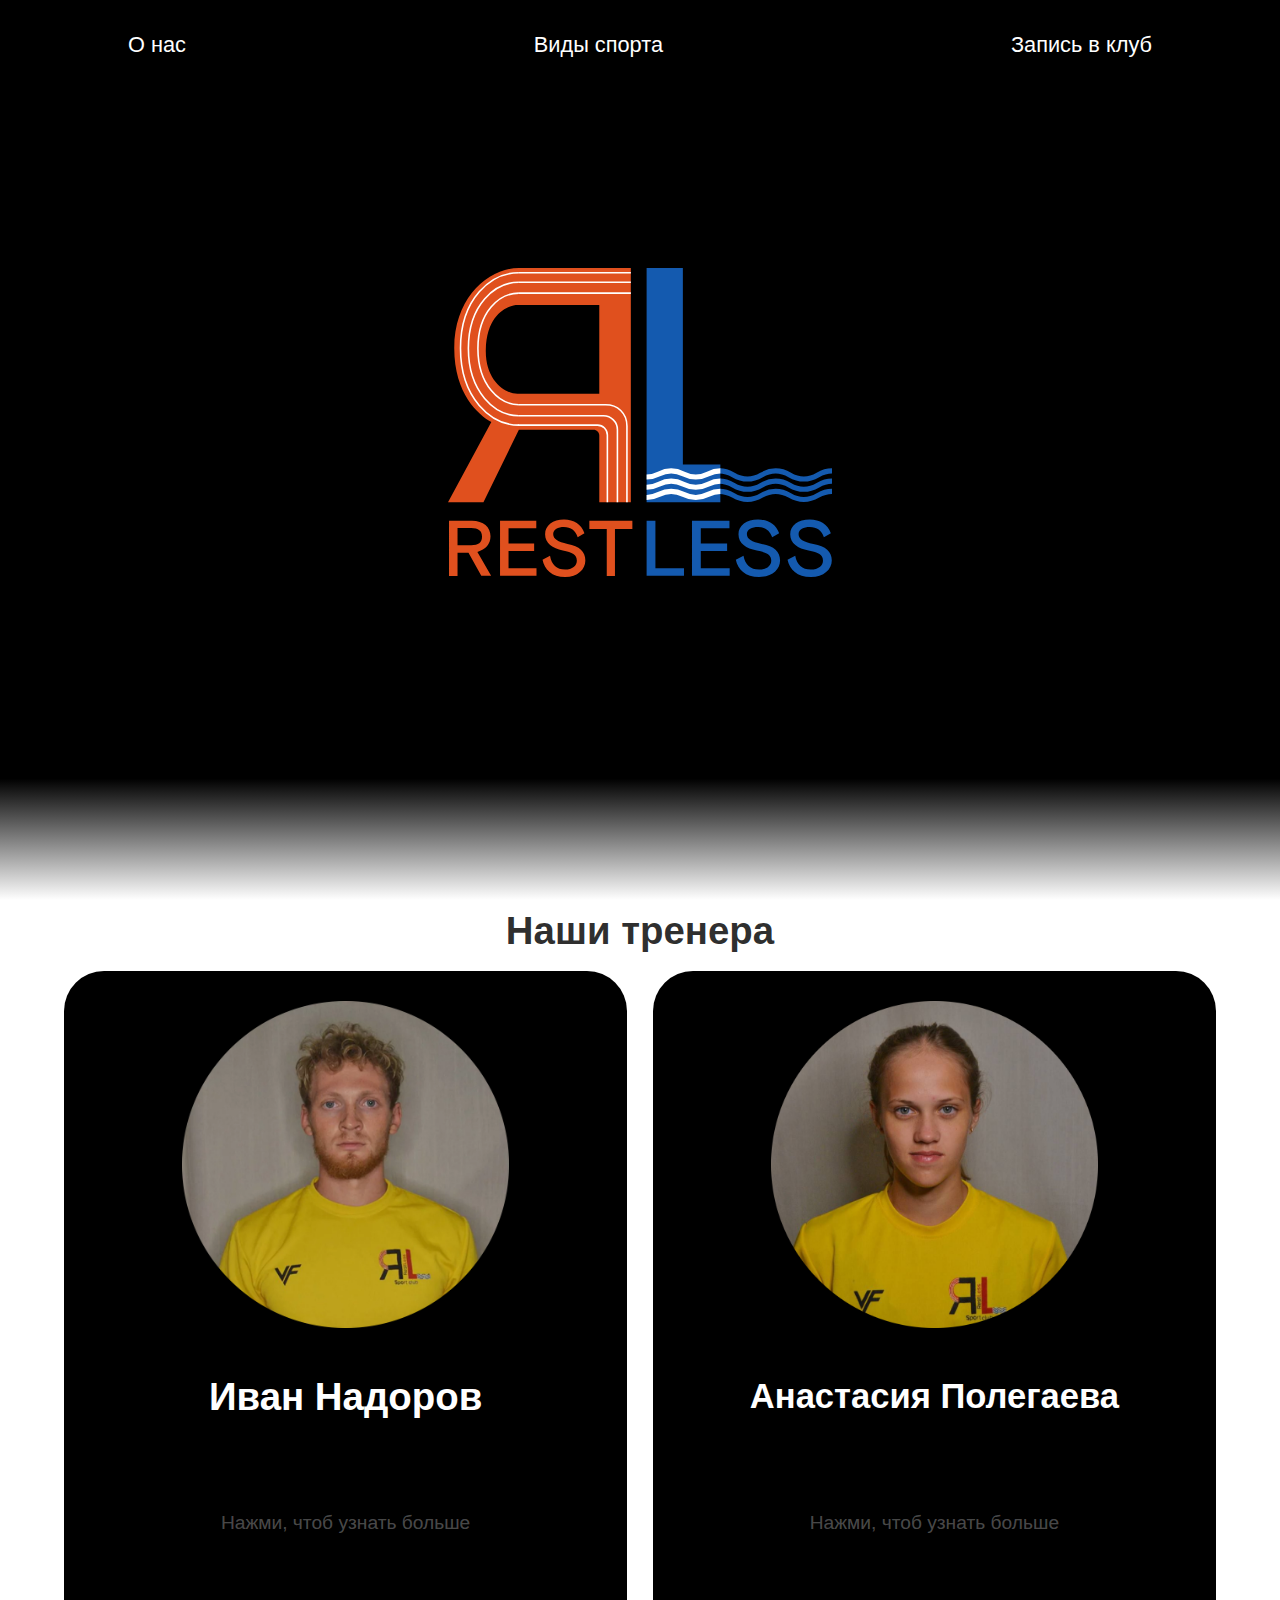
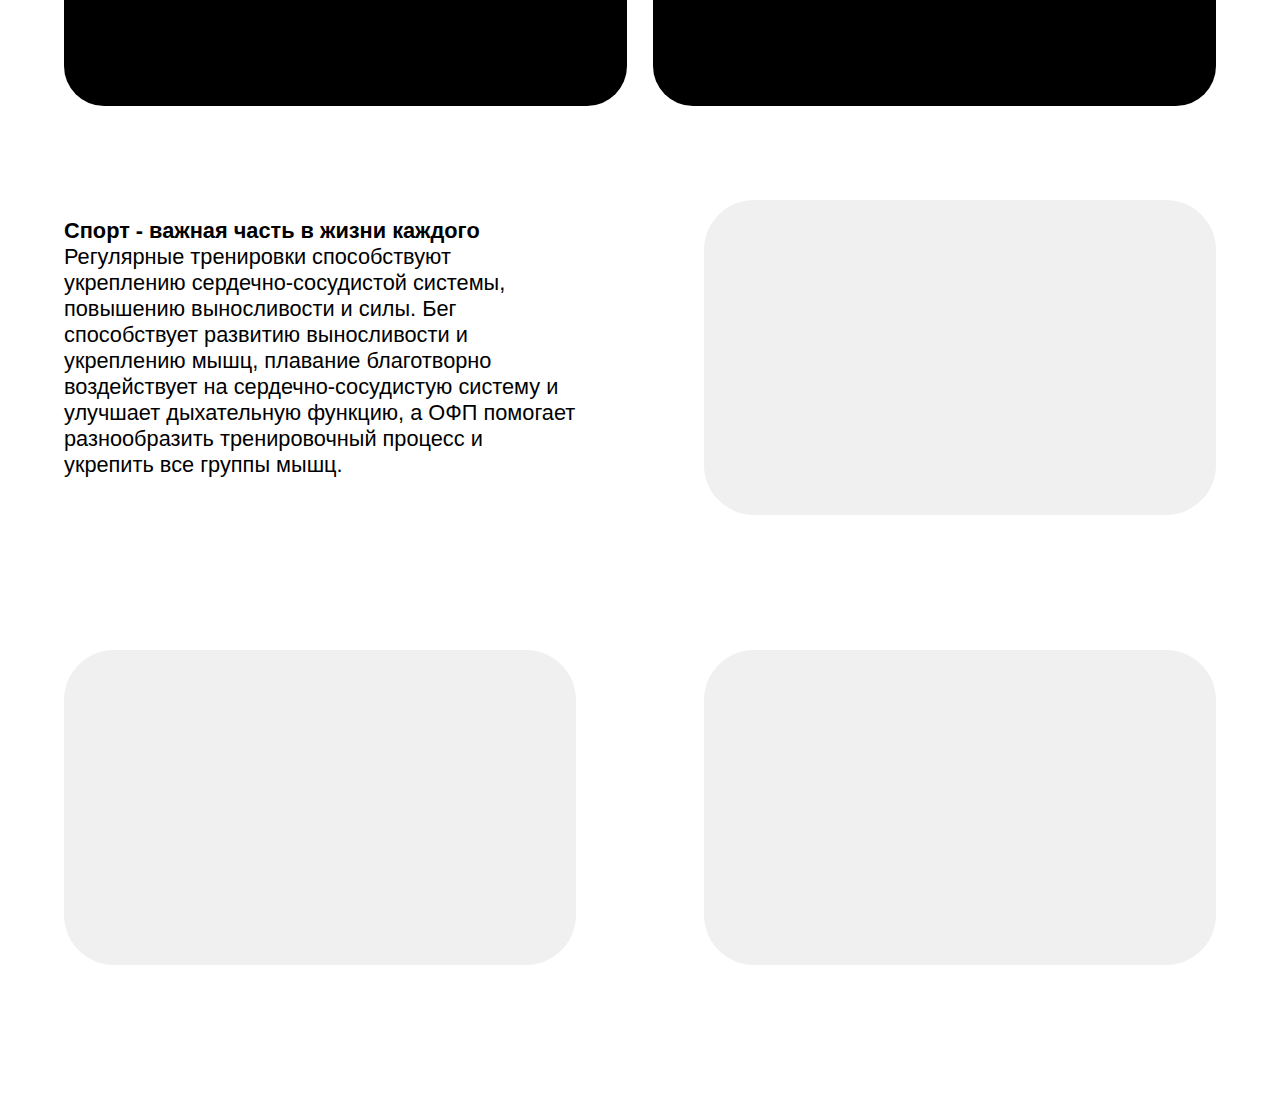
==== index.html @ 88ad6d3a "first commit" ====
<!DOCTYPE html>
<html lang="en">
<head>
    <meta charset="UTF-8">
    <meta name="viewport" content="width=device-width, initial-scale=1.0">
    <title>Больше, чем клуб</title>
    <link rel="stylesheet" href="Styles\style_Desktop.css">
</head>
<body>
    <header>
        <div class="container">
            <div class="header__position">
                <ul>
                    <li><a href="#home">О нас</a></li>
                    <li><a href="#sports">Виды спорта</a></li>
                    <li><a href="#footer">Запись в клуб</a></li>
                </ul>
            </div>
        </div>
    </header>
    <main>
        <div class="start__color">
            <div class="container">
                <div class="start">
                    <div class="logo">
                        <img src="image\RL_logo_inblack_v2.svg" alt="logo">
                    </div>
                </div>
            </div>
        </div>
            <div id="home" class="home">
                <div class="container">
                    <h2>Наши тренера</h2>
                    <div class="treners">
                        <div class="treners__card l">
                            <img src="image\vanya.png" alt="Ваня Надоров">
                            <h3>Иван Надоров</h3>
                            <!-- <div class="treners__achievements">
                                <ul>
                                    <li>МС по триатлону</li>
                                    <li>Член сборной России 2018-2021</li>
                                    <li>Победитель Чемпионатов, Первенств Москвы по триатлону</li>
                                    <li>Призёр первенства России по дуатлону</li>
                                    <li>Многократный призёр кубков ФТР</li>
                                    <li>Призёр Iron Star 2021</li>
                                </ul>
                            </div> -->
                            <p class="treners__card_tap4more">Нажми, чтоб узнать больше</p> 
                            
                        </div>
                        <div class="treners__card r">
                            <img src="image\nastya.png" alt="">
                            <h3>Анастасия Полегаева</h3>
                            <!-- <div class="treners__achievements">
                                <ul>
                                    <li>2 место SwimRun Ruza Legend 2023</li>
                                    <li>Многократный победитель и призёр первенств России и Москвы по спортивной радиопеленгации</li>
                                    <li>Многократный победитель и призёр первенств России и Москвы по спортивному туризму</li>
                                    <li>Многократный победитель и призёр первенств России и Москвы по лыжному туризму</li>
                                </ul>
                            </div> -->
                            <p class="treners__card_tap4more">Нажми, чтоб узнать больше</p> 
                        </div>
                    </div>
                </div>    
            </div>
            <div id="sports" class="sports_color">
                <div class="container">
                    <div class="sports">

                        <p class="sports__info">
                            <strong>Спорт - важная часть в жизни каждого</strong><br>
                            Регулярные тренировки способствуют укреплению сердечно-сосудистой системы, повышению выносливости и силы. Бег способствует развитию выносливости и укреплению мышц, плавание благотворно воздействует на сердечно-сосудистую систему и улучшает дыхательную функцию, а ОФП помогает разнообразить тренировочный процесс и укрепить все группы мышц.
                        </p>
                        <div class="sports_card"></div>
                        <div class="sports_card"></div>
                        <div class="sports_card"></div>
                    </div>
                </div>
            </div>
    </main>
    <footer id="footer">

    </footer>
</body>
</html>
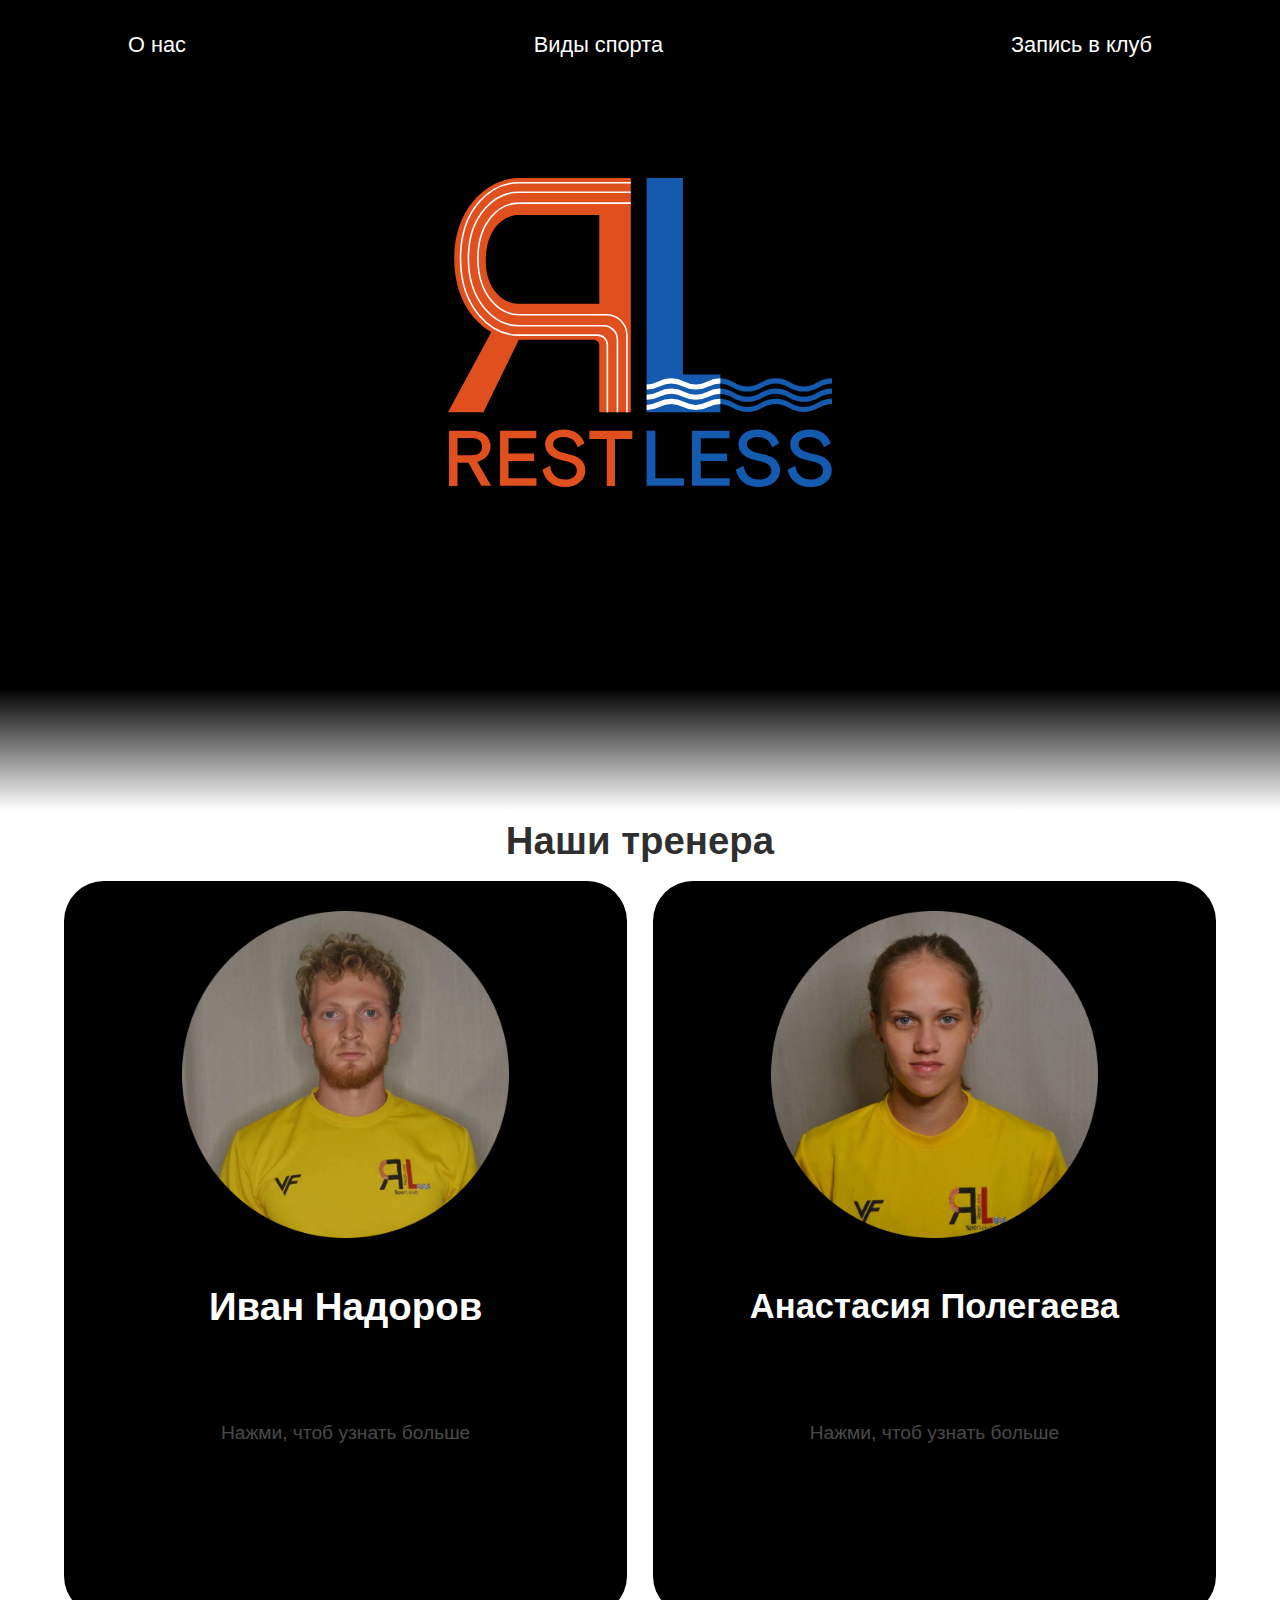
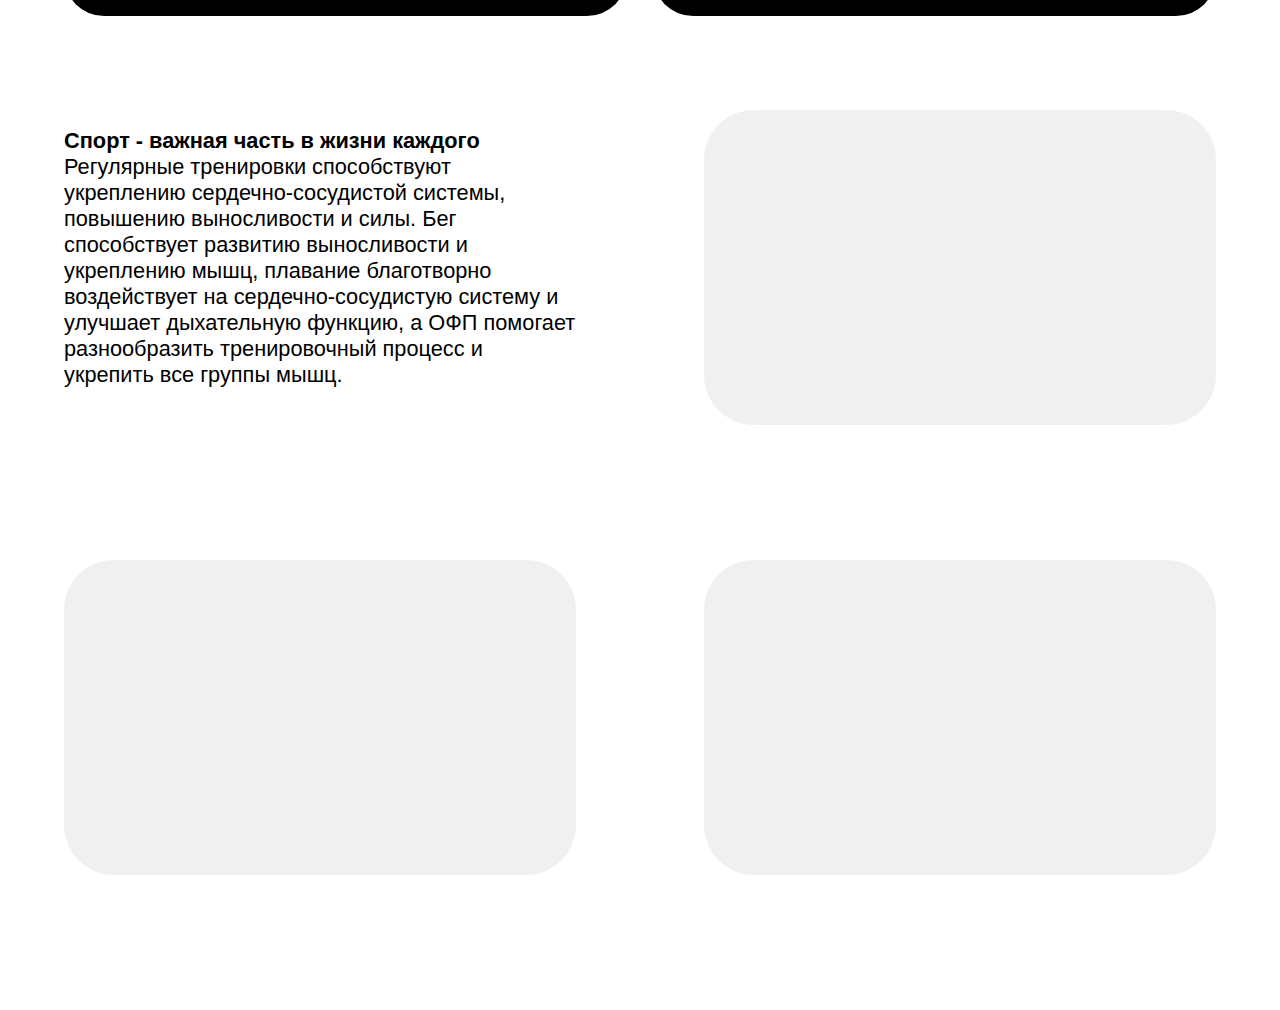
==== commit 9ea3f1f3: "Start" ====
--- a/index.html
+++ b/index.html
@@ -4,7 +4,7 @@
     <meta charset="UTF-8">
     <meta name="viewport" content="width=device-width, initial-scale=1.0">
     <title>Больше, чем клуб</title>
-    <link rel="stylesheet" href="Styles\style_Desktop.css">
+    <link rel="stylesheet" href="css/style_Desktop.css">
 </head>
 <body>
     <header>
--- a/css/style_Desktop.css
+++ b/css/style_Desktop.css
@@ -0,0 +1,179 @@
+* {
+  padding: 0;
+  margin: 0;
+}
+
+html {
+  scroll-behavior: smooth;
+}
+
+.container {
+  width: 90dvw;
+  max-width: 100%;
+  margin: 0 auto;
+}
+
+header {
+  height: 10dvh;
+  width: 100%;
+  background-color: black;
+  position: fixed;
+  /* position: fixed; */
+}
+header ul {
+  width: 80dvw;
+  display: flex;
+  flex-wrap: nowrap;
+  justify-content: space-between;
+  list-style-type: none;
+  font-family: Verdana, Geneva, Tahoma, sans-serif;
+  font-size: 1.7dvw;
+  cursor: pointer;
+}
+header a {
+  text-decoration: none;
+  color: white;
+  transition: 0.5s;
+}
+header a:hover {
+  color: gray;
+  transition: 0.5s;
+}
+header li {
+  transition: 0.5s;
+}
+header li:hover {
+  transform: scale(1.1);
+  transition: 0.5s;
+}
+
+.header__position {
+  width: 100%;
+  height: 10dvh;
+  display: flex;
+  justify-content: center;
+  align-items: center;
+}
+
+.start__color {
+  background: linear-gradient(to bottom, black 85%, white);
+}
+
+.start {
+  width: 100%;
+  height: 90dvh;
+  display: flex;
+  justify-content: center;
+  align-items: center;
+}
+.start img {
+  width: 30dvw;
+}
+
+.logo {
+  height: 25dvw;
+  transition: 1s;
+  margin-bottom: 15dvh;
+}
+.logo:hover {
+  transform: scale(1.1);
+  transition: 1s;
+}
+
+.home {
+  width: 100%;
+  height: 100dvh;
+  background-color: white;
+  display: flex;
+  align-items: center;
+  flex-direction: column;
+}
+.home h2 {
+  font-family: Verdana, Geneva, Tahoma, sans-serif;
+  width: 100%;
+  display: flex;
+  justify-content: center;
+  font-size: 3dvw;
+  margin-top: 1dvh;
+  margin-bottom: 2dvh;
+  color: rgba(0, 0, 0, 0.829);
+}
+
+.treners {
+  display: flex;
+  justify-content: space-between;
+  flex-wrap: nowrap;
+}
+.treners__card {
+  width: 100%;
+  height: 75dvh;
+  background-color: black;
+  border-radius: 40px;
+  display: flex;
+  align-items: center;
+  flex-direction: column;
+  padding: 30px;
+}
+.treners__card img {
+  width: 65%;
+}
+.treners__card h3 {
+  width: 100%;
+  height: 13dvh;
+  display: flex;
+  justify-content: center;
+  align-items: center;
+  text-align: center;
+  margin-top: 2%;
+  font-size: 3dvw;
+  color: white;
+  font-family: Verdana, Geneva, Tahoma, sans-serif;
+}
+.treners__card_tap4more {
+  display: flex;
+  align-items: center;
+  height: 20%;
+  color: rgba(255, 255, 255, 0.3);
+  font-size: 1.5dvw;
+  font-family: Verdana, Geneva, Tahoma, sans-serif;
+}
+.treners__achievements {
+  margin-top: 1.5dvh;
+}
+.treners__achievements li {
+  color: black;
+  font-family: Verdana, Geneva, Tahoma, sans-serif;
+  background-color: white;
+  margin: 0.7dvw;
+  border-radius: 30px;
+  font-size: 1.3dvw;
+  padding-left: 30px;
+}
+
+.l {
+  margin-right: 2dvw;
+}
+
+.r h3 {
+  font-size: 2.7dvw;
+}
+
+.sports {
+  height: 100dvh;
+  background-color: white;
+  display: flex;
+  flex-wrap: wrap;
+  justify-content: space-between;
+}
+.sports__info {
+  margin-top: 2dvh;
+  width: 40dvw;
+  font-size: 1.7dvw;
+  font-family: Verdana, Geneva, Tahoma, sans-serif;
+}
+.sports_card {
+  width: 40dvw;
+  height: 35dvh;
+  background-color: rgba(205, 205, 205, 0.3);
+  border-radius: 50px;
+}/*# sourceMappingURL=style_Desktop.css.map */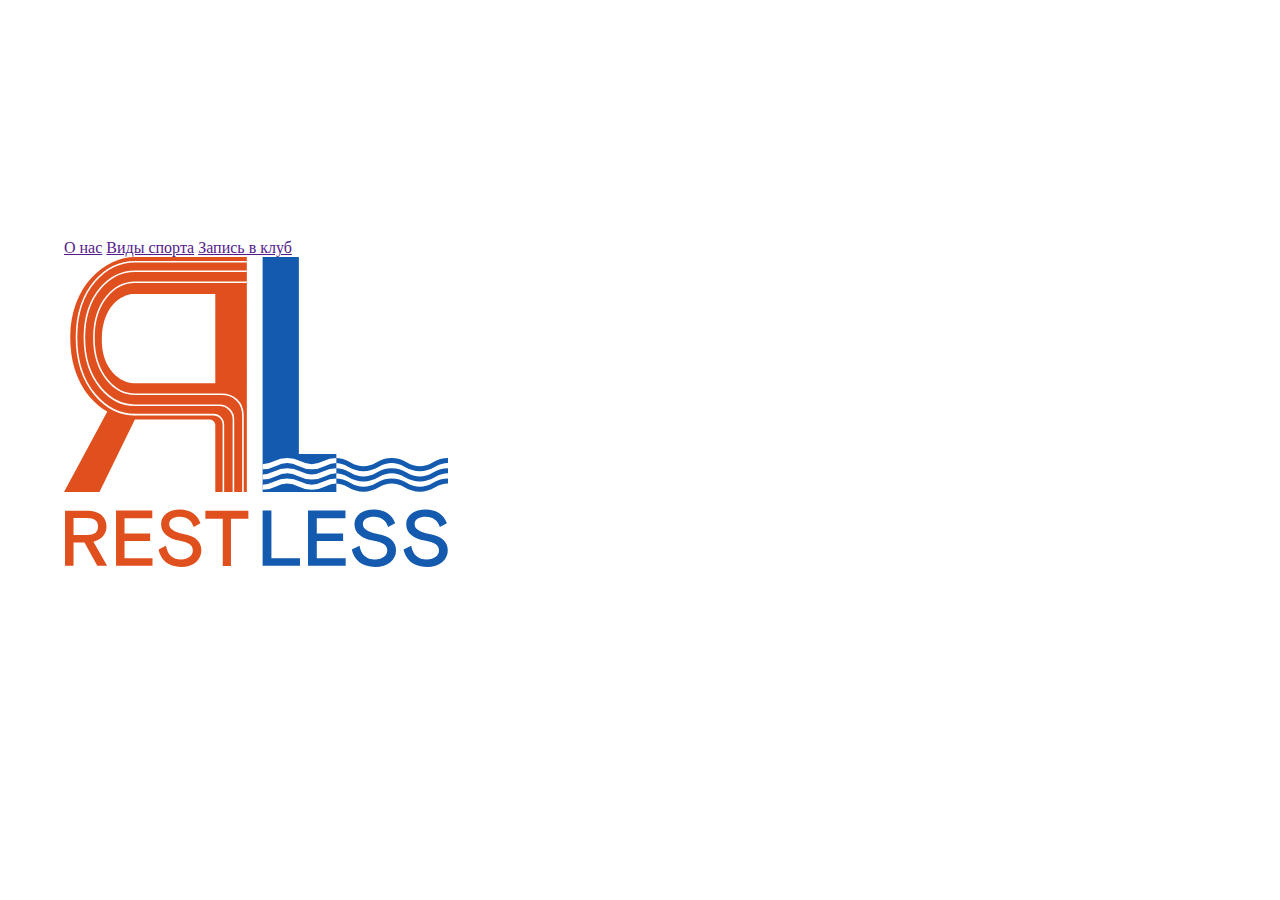
==== commit d0e374c9: "First" ====
--- a/index.html
+++ b/index.html
@@ -5,82 +5,18 @@
     <meta name="viewport" content="width=device-width, initial-scale=1.0">
     <title>Больше, чем клуб</title>
     <link rel="stylesheet" href="css/style_Desktop.css">
+    <link rel="stylesheet" href="css/style_Mobale.css">
 </head>
 <body>
-    <header>
+    <section class="start">
         <div class="container">
-            <div class="header__position">
-                <ul>
-                    <li><a href="#home">О нас</a></li>
-                    <li><a href="#sports">Виды спорта</a></li>
-                    <li><a href="#footer">Запись в клуб</a></li>
-                </ul>
+            <div class="start__menu">
+                <a href="">О нас</a>
+                <a href="">Виды спорта</a>
+                <a href="">Запись в клуб</a>
             </div>
+            <img src="image\RL_logo_inblack_v2.svg" alt="logo">
         </div>
-    </header>
-    <main>
-        <div class="start__color">
-            <div class="container">
-                <div class="start">
-                    <div class="logo">
-                        <img src="image\RL_logo_inblack_v2.svg" alt="logo">
-                    </div>
-                </div>
-            </div>
-        </div>
-            <div id="home" class="home">
-                <div class="container">
-                    <h2>Наши тренера</h2>
-                    <div class="treners">
-                        <div class="treners__card l">
-                            <img src="image\vanya.png" alt="Ваня Надоров">
-                            <h3>Иван Надоров</h3>
-                            <!-- <div class="treners__achievements">
-                                <ul>
-                                    <li>МС по триатлону</li>
-                                    <li>Член сборной России 2018-2021</li>
-                                    <li>Победитель Чемпионатов, Первенств Москвы по триатлону</li>
-                                    <li>Призёр первенства России по дуатлону</li>
-                                    <li>Многократный призёр кубков ФТР</li>
-                                    <li>Призёр Iron Star 2021</li>
-                                </ul>
-                            </div> -->
-                            <p class="treners__card_tap4more">Нажми, чтоб узнать больше</p> 
-                            
-                        </div>
-                        <div class="treners__card r">
-                            <img src="image\nastya.png" alt="">
-                            <h3>Анастасия Полегаева</h3>
-                            <!-- <div class="treners__achievements">
-                                <ul>
-                                    <li>2 место SwimRun Ruza Legend 2023</li>
-                                    <li>Многократный победитель и призёр первенств России и Москвы по спортивной радиопеленгации</li>
-                                    <li>Многократный победитель и призёр первенств России и Москвы по спортивному туризму</li>
-                                    <li>Многократный победитель и призёр первенств России и Москвы по лыжному туризму</li>
-                                </ul>
-                            </div> -->
-                            <p class="treners__card_tap4more">Нажми, чтоб узнать больше</p> 
-                        </div>
-                    </div>
-                </div>    
-            </div>
-            <div id="sports" class="sports_color">
-                <div class="container">
-                    <div class="sports">
-
-                        <p class="sports__info">
-                            <strong>Спорт - важная часть в жизни каждого</strong><br>
-                            Регулярные тренировки способствуют укреплению сердечно-сосудистой системы, повышению выносливости и силы. Бег способствует развитию выносливости и укреплению мышц, плавание благотворно воздействует на сердечно-сосудистую систему и улучшает дыхательную функцию, а ОФП помогает разнообразить тренировочный процесс и укрепить все группы мышц.
-                        </p>
-                        <div class="sports_card"></div>
-                        <div class="sports_card"></div>
-                        <div class="sports_card"></div>
-                    </div>
-                </div>
-            </div>
-    </main>
-    <footer id="footer">
-
-    </footer>
+    </section>
 </body>
 </html>--- a/css/style_Mobale.css
+++ b/css/style_Mobale.css
@@ -0,0 +1,24 @@
+@media screen and (max-width: 480px) {
+  * {
+    padding: 0;
+    margin: 0;
+  }
+  html {
+    scroll-behavior: smooth;
+  }
+  .container {
+    width: 90dvw;
+    max-width: 100%;
+    margin: 0 auto;
+  }
+  .start .container {
+    display: flex;
+    flex-direction: column;
+    align-items: start;
+  }
+  .start .container .start__menu {
+    width: 100%;
+    display: flex;
+    justify-content: space-between;
+  }
+}/*# sourceMappingURL=style_Mobale.css.map */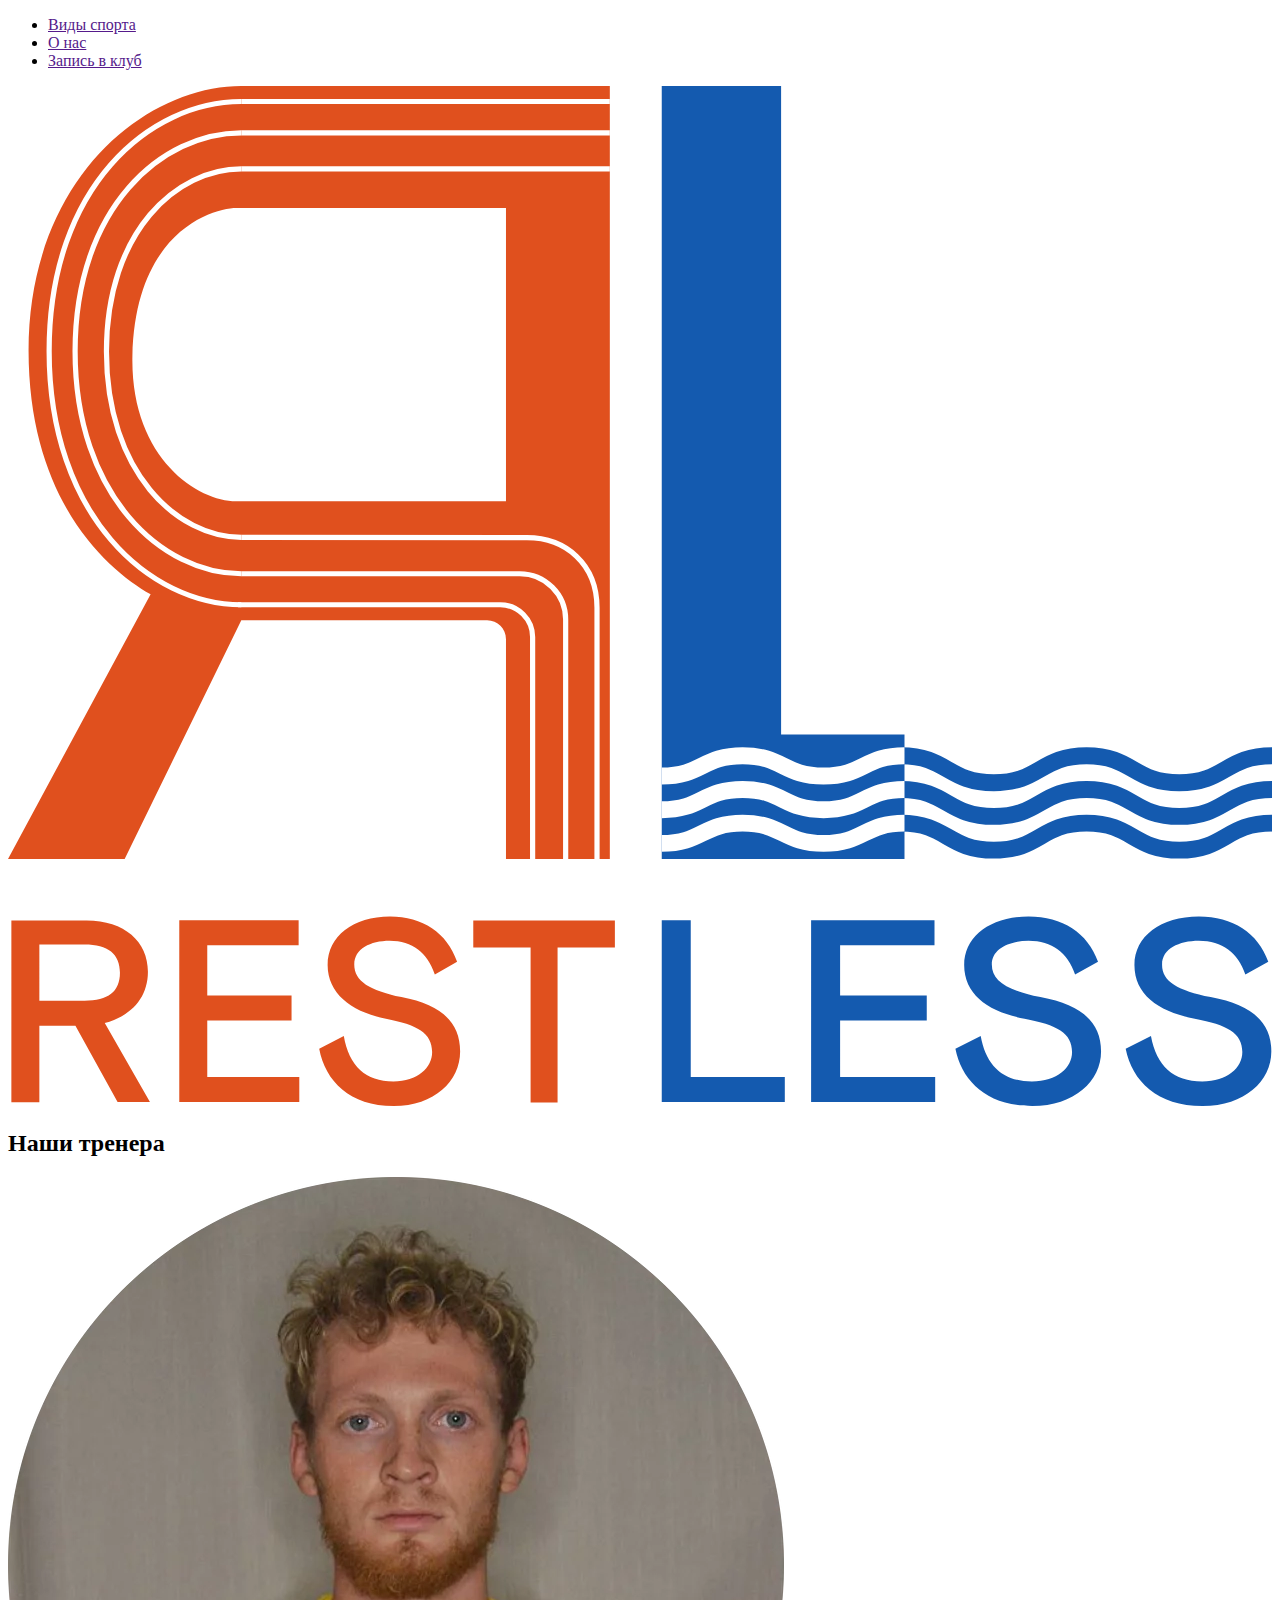
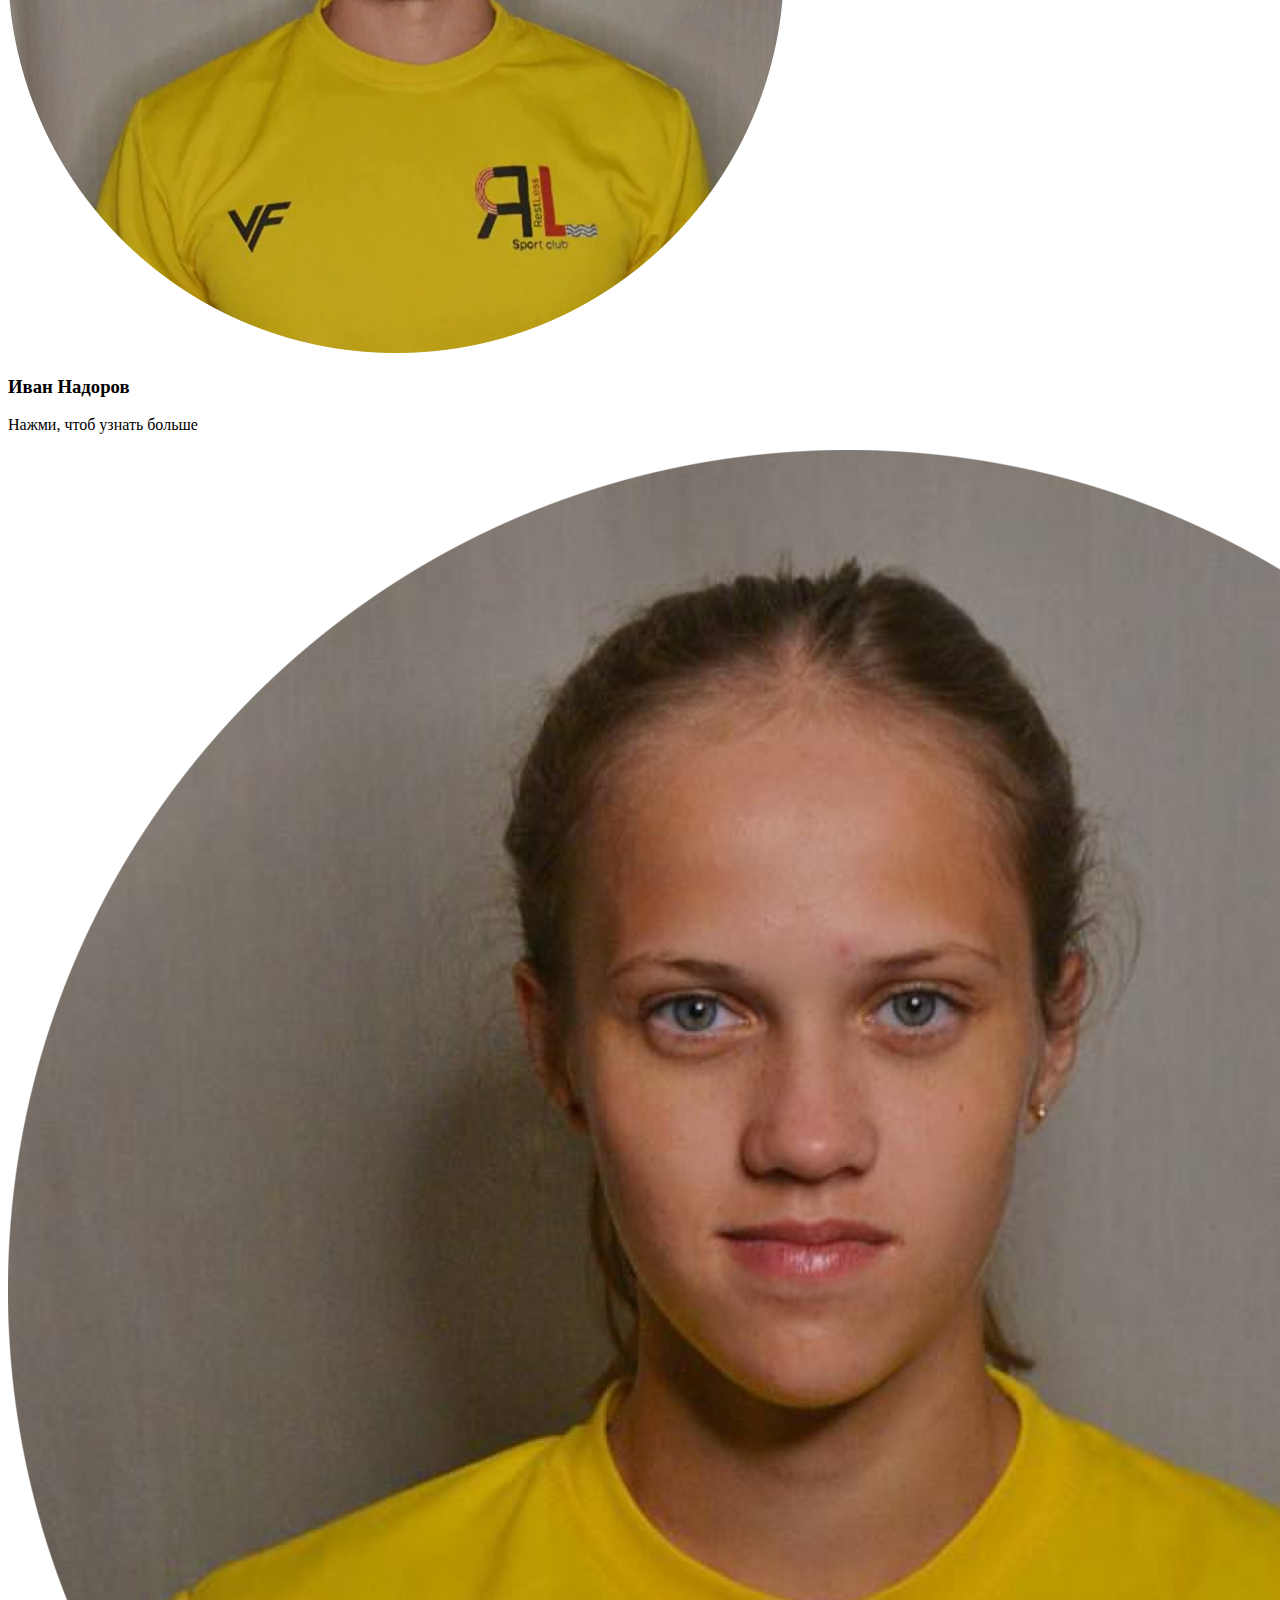
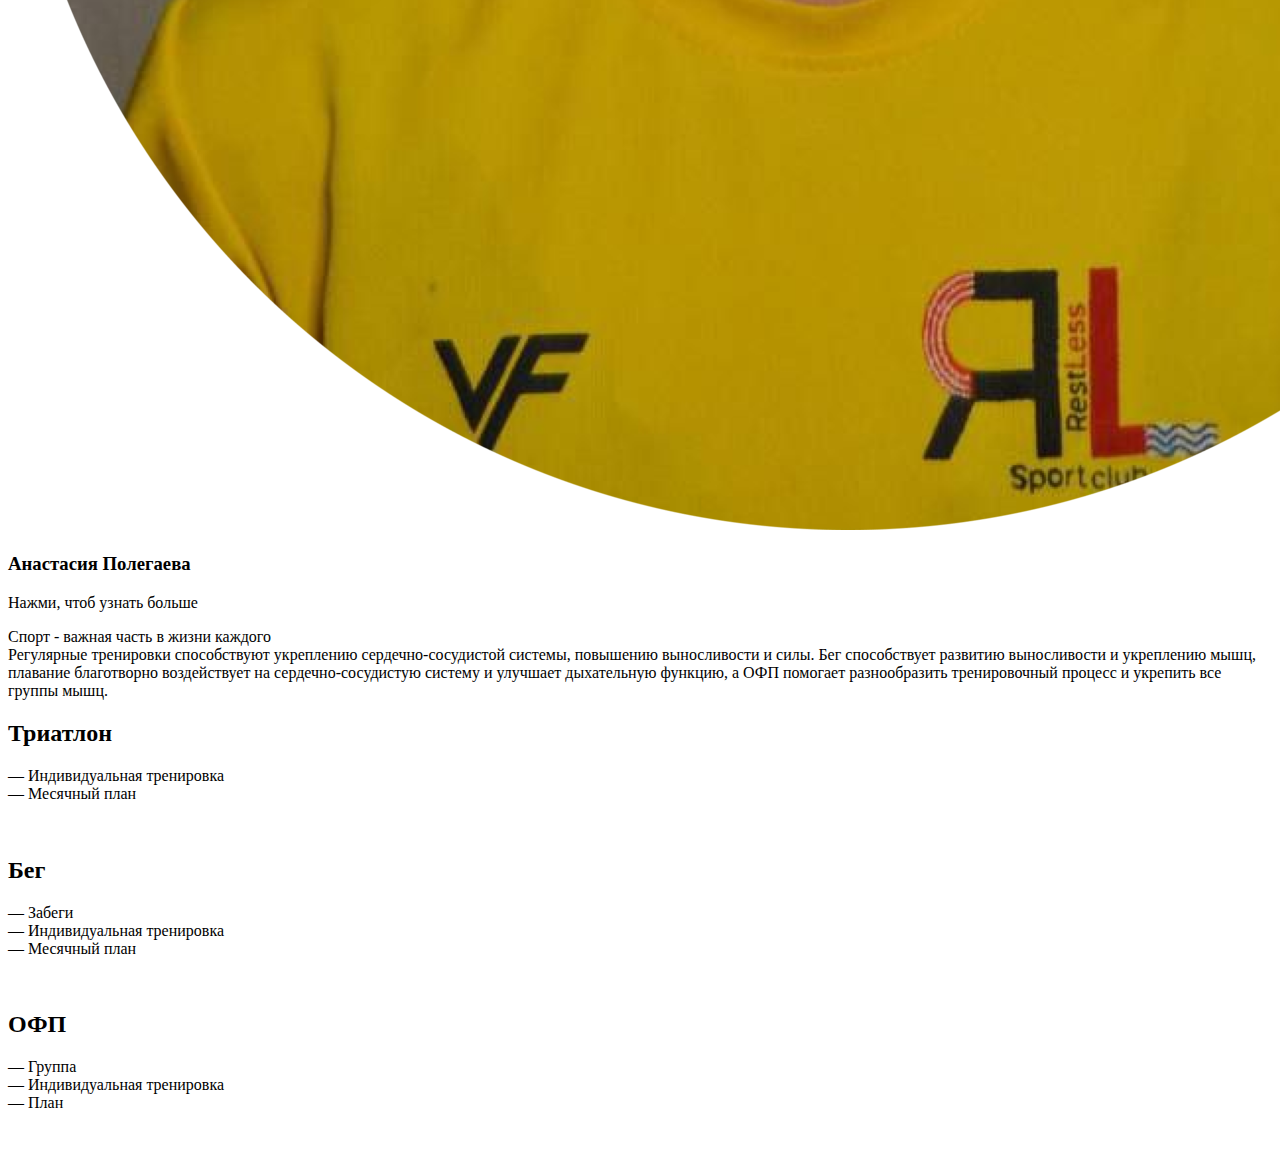
==== commit 586a9f7f: "start+trn+sprt+js" ====
--- a/index.html
+++ b/index.html
@@ -8,15 +8,56 @@
     <link rel="stylesheet" href="css/style_Mobale.css">
 </head>
 <body>
-    <section class="start">
+    <section class="start" id="start">
         <div class="container">
-            <div class="start__menu">
-                <a href="">О нас</a>
-                <a href="">Виды спорта</a>
-                <a href="">Запись в клуб</a>
-            </div>
+            <ul class="start__menu">
+                <li><a href="">Виды спорта</a></li>
+                <li><a href="">О нас</a></li>
+                <li><a href="">Запись в клуб</a></li>                
+            </ul>
             <img src="image\RL_logo_inblack_v2.svg" alt="logo">
         </div>
     </section>
+    <section class="treners" id="treners">
+        <div class="container">
+            <h2>Наши тренера</h2>
+            <div class="treners__card">
+                <img src="image/vanya.png" alt="Иван Надоров">
+                <h3>Иван Надоров</h3>
+                <p>Нажми, чтоб узнать больше</p>
+            </div>
+            <div class="treners__card">
+                <img src="image/nastya.png" alt="Анастасия Полегаева">
+                <h3 class="nastya">Анастасия Полегаева</h3>
+                <p>Нажми, чтоб узнать больше</p>
+            </div>
+        </div>
+    </section>
+    <section class="sports" id="sports">
+        <div class="container">
+            <p><span>Спорт - важная часть в жизни каждого</span><br>Регулярные тренировки способствуют укреплению сердечно-сосудистой системы, повышению выносливости и силы. Бег способствует развитию выносливости и укреплению мышц, плавание благотворно воздействует на сердечно-сосудистую систему и улучшает дыхательную функцию, а ОФП помогает разнообразить тренировочный процесс и укрепить все группы мышц.</p>
+            <div class="sports__card">
+                <h2>Триатлон</h2>
+                <p>— Индивидуальная тренировка<br>
+                    — Месячный план</p>
+                <img src="" alt="">
+            </div>
+            <div class="sports__card">
+                <h2>Бег</h2>
+                <p>— Забеги<br>
+                    — Индивидуальная тренировка<br>
+                    — Месячный план</p>
+                <img src="" alt="">
+            </div>
+            <div class="sports__card">
+                <h2>ОФП</h2>
+                <p>— Группа<br>
+                    — Индивидуальная тренировка<br>
+                    — План</p>
+                <img src="" alt="">
+            </div>
+        </div>
+    </section>
+    <script src="main.js"></script>
 </body>
 </html>--- a/css/style_Desktop.css
+++ b/css/style_Desktop.css
@@ -1,179 +1 @@
-* {
-  padding: 0;
-  margin: 0;
-}
-
-html {
-  scroll-behavior: smooth;
-}
-
-.container {
-  width: 90dvw;
-  max-width: 100%;
-  margin: 0 auto;
-}
-
-header {
-  height: 10dvh;
-  width: 100%;
-  background-color: black;
-  position: fixed;
-  /* position: fixed; */
-}
-header ul {
-  width: 80dvw;
-  display: flex;
-  flex-wrap: nowrap;
-  justify-content: space-between;
-  list-style-type: none;
-  font-family: Verdana, Geneva, Tahoma, sans-serif;
-  font-size: 1.7dvw;
-  cursor: pointer;
-}
-header a {
-  text-decoration: none;
-  color: white;
-  transition: 0.5s;
-}
-header a:hover {
-  color: gray;
-  transition: 0.5s;
-}
-header li {
-  transition: 0.5s;
-}
-header li:hover {
-  transform: scale(1.1);
-  transition: 0.5s;
-}
-
-.header__position {
-  width: 100%;
-  height: 10dvh;
-  display: flex;
-  justify-content: center;
-  align-items: center;
-}
-
-.start__color {
-  background: linear-gradient(to bottom, black 85%, white);
-}
-
-.start {
-  width: 100%;
-  height: 90dvh;
-  display: flex;
-  justify-content: center;
-  align-items: center;
-}
-.start img {
-  width: 30dvw;
-}
-
-.logo {
-  height: 25dvw;
-  transition: 1s;
-  margin-bottom: 15dvh;
-}
-.logo:hover {
-  transform: scale(1.1);
-  transition: 1s;
-}
-
-.home {
-  width: 100%;
-  height: 100dvh;
-  background-color: white;
-  display: flex;
-  align-items: center;
-  flex-direction: column;
-}
-.home h2 {
-  font-family: Verdana, Geneva, Tahoma, sans-serif;
-  width: 100%;
-  display: flex;
-  justify-content: center;
-  font-size: 3dvw;
-  margin-top: 1dvh;
-  margin-bottom: 2dvh;
-  color: rgba(0, 0, 0, 0.829);
-}
-
-.treners {
-  display: flex;
-  justify-content: space-between;
-  flex-wrap: nowrap;
-}
-.treners__card {
-  width: 100%;
-  height: 75dvh;
-  background-color: black;
-  border-radius: 40px;
-  display: flex;
-  align-items: center;
-  flex-direction: column;
-  padding: 30px;
-}
-.treners__card img {
-  width: 65%;
-}
-.treners__card h3 {
-  width: 100%;
-  height: 13dvh;
-  display: flex;
-  justify-content: center;
-  align-items: center;
-  text-align: center;
-  margin-top: 2%;
-  font-size: 3dvw;
-  color: white;
-  font-family: Verdana, Geneva, Tahoma, sans-serif;
-}
-.treners__card_tap4more {
-  display: flex;
-  align-items: center;
-  height: 20%;
-  color: rgba(255, 255, 255, 0.3);
-  font-size: 1.5dvw;
-  font-family: Verdana, Geneva, Tahoma, sans-serif;
-}
-.treners__achievements {
-  margin-top: 1.5dvh;
-}
-.treners__achievements li {
-  color: black;
-  font-family: Verdana, Geneva, Tahoma, sans-serif;
-  background-color: white;
-  margin: 0.7dvw;
-  border-radius: 30px;
-  font-size: 1.3dvw;
-  padding-left: 30px;
-}
-
-.l {
-  margin-right: 2dvw;
-}
-
-.r h3 {
-  font-size: 2.7dvw;
-}
-
-.sports {
-  height: 100dvh;
-  background-color: white;
-  display: flex;
-  flex-wrap: wrap;
-  justify-content: space-between;
-}
-.sports__info {
-  margin-top: 2dvh;
-  width: 40dvw;
-  font-size: 1.7dvw;
-  font-family: Verdana, Geneva, Tahoma, sans-serif;
-}
-.sports_card {
-  width: 40dvw;
-  height: 35dvh;
-  background-color: rgba(205, 205, 205, 0.3);
-  border-radius: 50px;
-}/*# sourceMappingURL=style_Desktop.css.map */+/*# sourceMappingURL=style_Desktop.css.map */--- a/css/style_Mobale.css
+++ b/css/style_Mobale.css
@@ -1,3 +1,4 @@
+@import url("https://fonts.googleapis.com/css2?family=Montserrat:wght@100..900&display=swap");
 @media screen and (max-width: 480px) {
   * {
     padding: 0;
@@ -7,18 +8,105 @@
     scroll-behavior: smooth;
   }
   .container {
-    width: 90dvw;
+    width: 80dvw;
     max-width: 100%;
     margin: 0 auto;
+  }
+  body {
+    font-family: Montserrat;
+  }
+  .hide {
+    transform: translateY(-10dvh);
+    transition: 0.5s;
+    background-color: rgba(0, 0, 0, 0.2);
+  }
+  .start {
+    background: linear-gradient(to bottom, black 90%, white);
   }
   .start .container {
     display: flex;
     flex-direction: column;
-    align-items: start;
+    align-items: center;
   }
   .start .container .start__menu {
+    transition: 0.5s;
+    position: fixed;
+    background-color: black;
     width: 100%;
+    height: 10dvh;
     display: flex;
+    justify-content: space-around;
+    align-items: center;
+    font-family: Montserrat;
+    font-weight: 500;
+    font-size: 1em;
+    list-style-type: none;
+  }
+  .start .container .start__menu a {
+    text-decoration: none;
+    color: white;
+  }
+  .start .container .start__menu li:nth-child(2) {
+    border-left: 1px solid white;
+    border-right: 1px solid white;
+    padding-left: 2%;
+    padding-right: 2%;
+  }
+  .start .container img {
+    width: 90%;
+    height: 100dvh;
+    display: flex;
+    align-items: center;
+  }
+  .treners {
+    height: auto;
+  }
+  .treners .container {
+    display: flex;
+    flex-direction: column;
+    align-items: center;
+  }
+  .treners h2 {
+    width: 100%;
+    height: 4em;
+    display: flex;
+    align-items: center;
+    justify-content: center;
+    font-family: Montserrat;
+    font-weight: 800;
+    font-size: 2em;
+    color: rgba(0, 0, 0, 0.8);
+  }
+  .treners .treners__card {
+    width: 90%;
+    height: 50dvh;
+    padding: 1em;
+    margin-bottom: 2em;
+    border-radius: 20px;
+    background-color: black;
+    color: white;
+    display: flex;
+    flex-direction: column;
+    align-items: center;
     justify-content: space-between;
   }
+  .treners .treners__card img {
+    width: auto;
+    height: 70%;
+  }
+  .treners .treners__card h3 {
+    height: 20%;
+    font-size: 1.5em;
+    font-weight: 600;
+    display: flex;
+    align-items: center;
+  }
+  .treners .treners__card .nastya {
+    font-size: 1.3em;
+  }
+  .treners .treners__card p {
+    height: 10%;
+    font-size: 1em;
+    color: rgba(255, 255, 255, 0.3);
+  }
 }/*# sourceMappingURL=style_Mobale.css.map */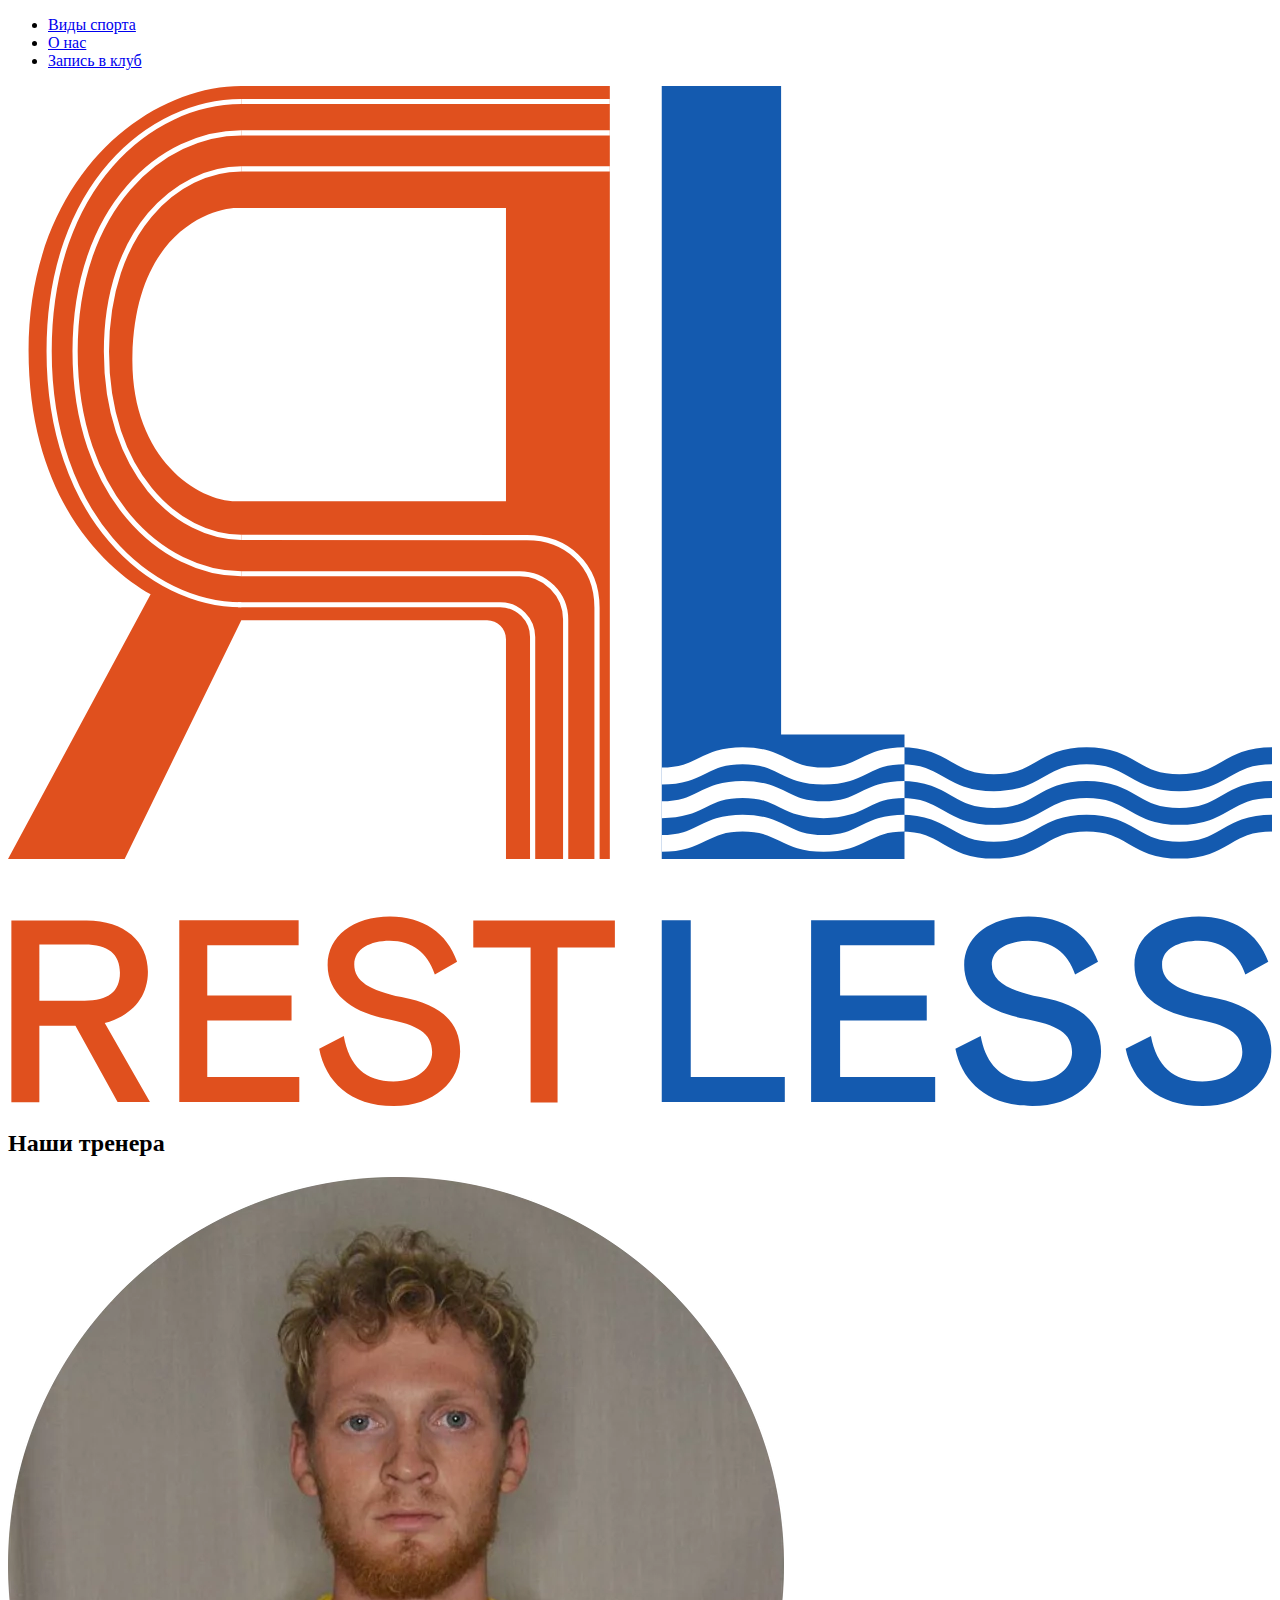
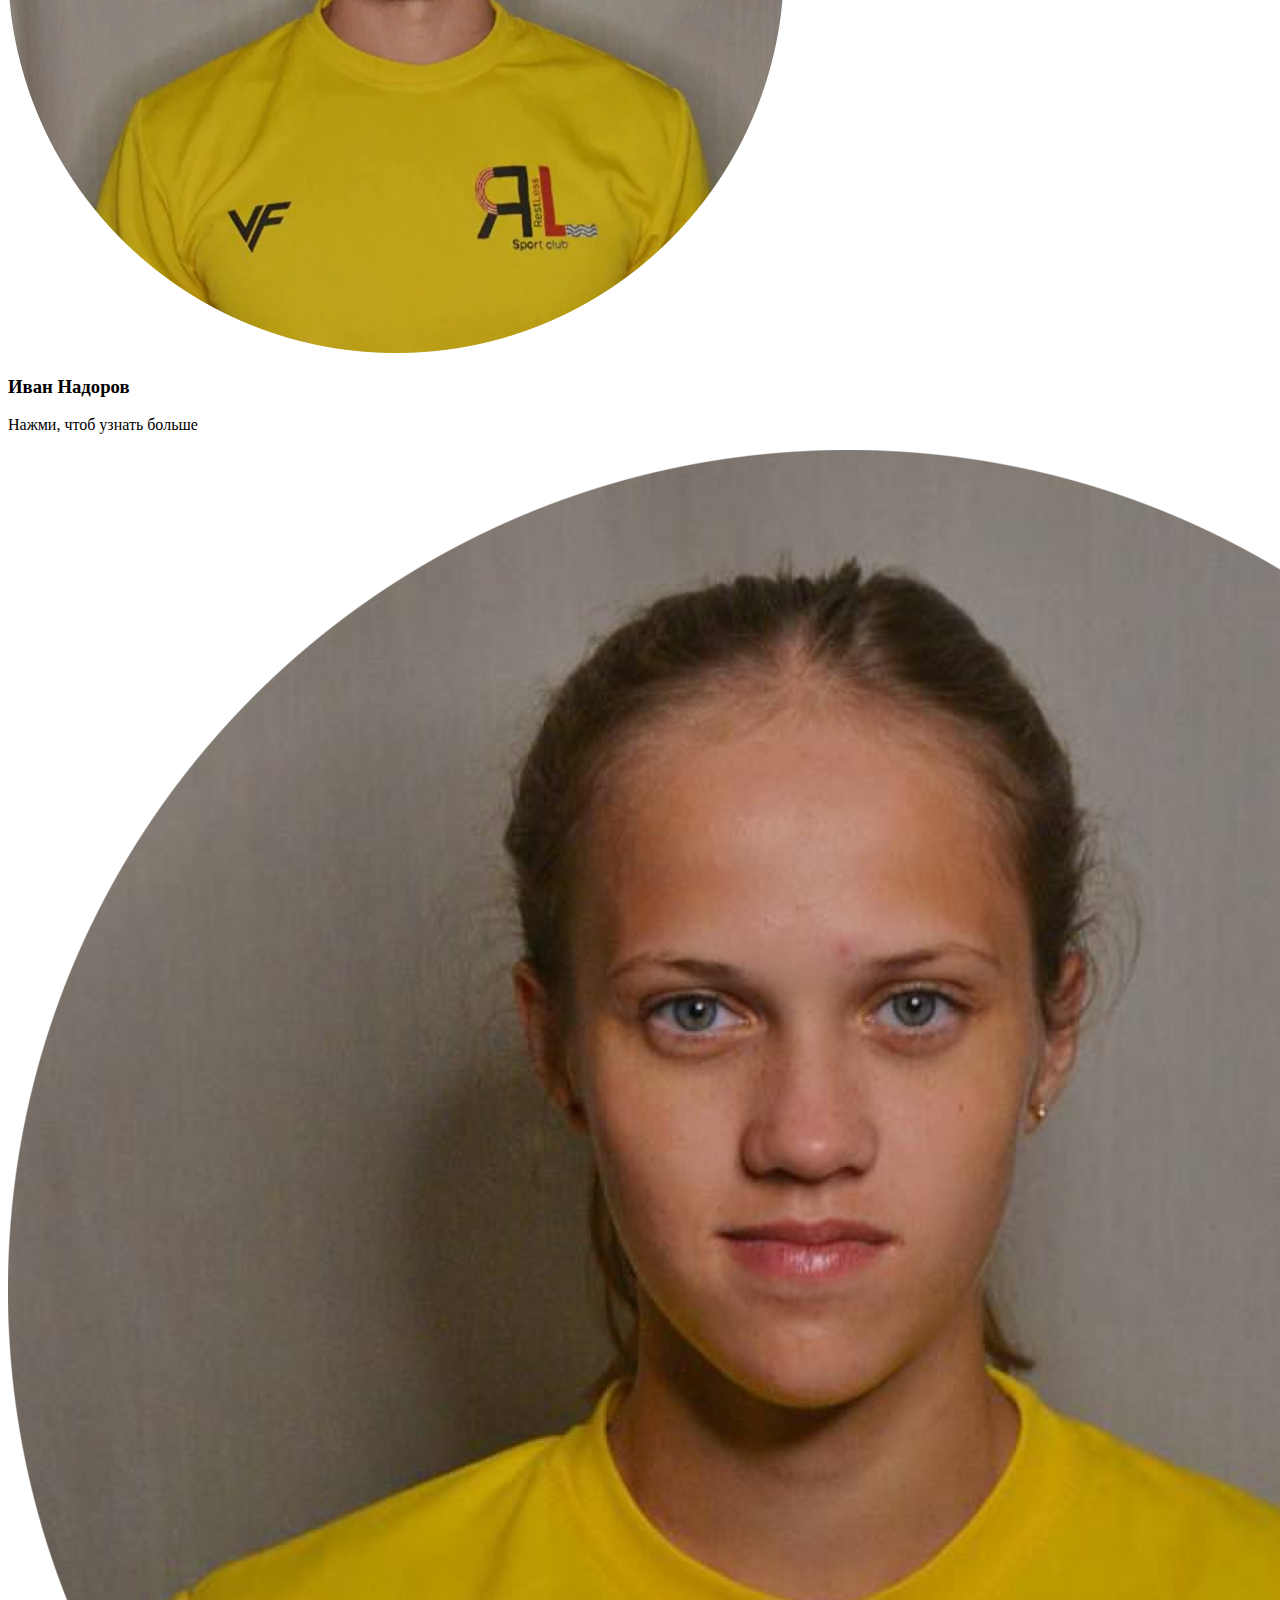
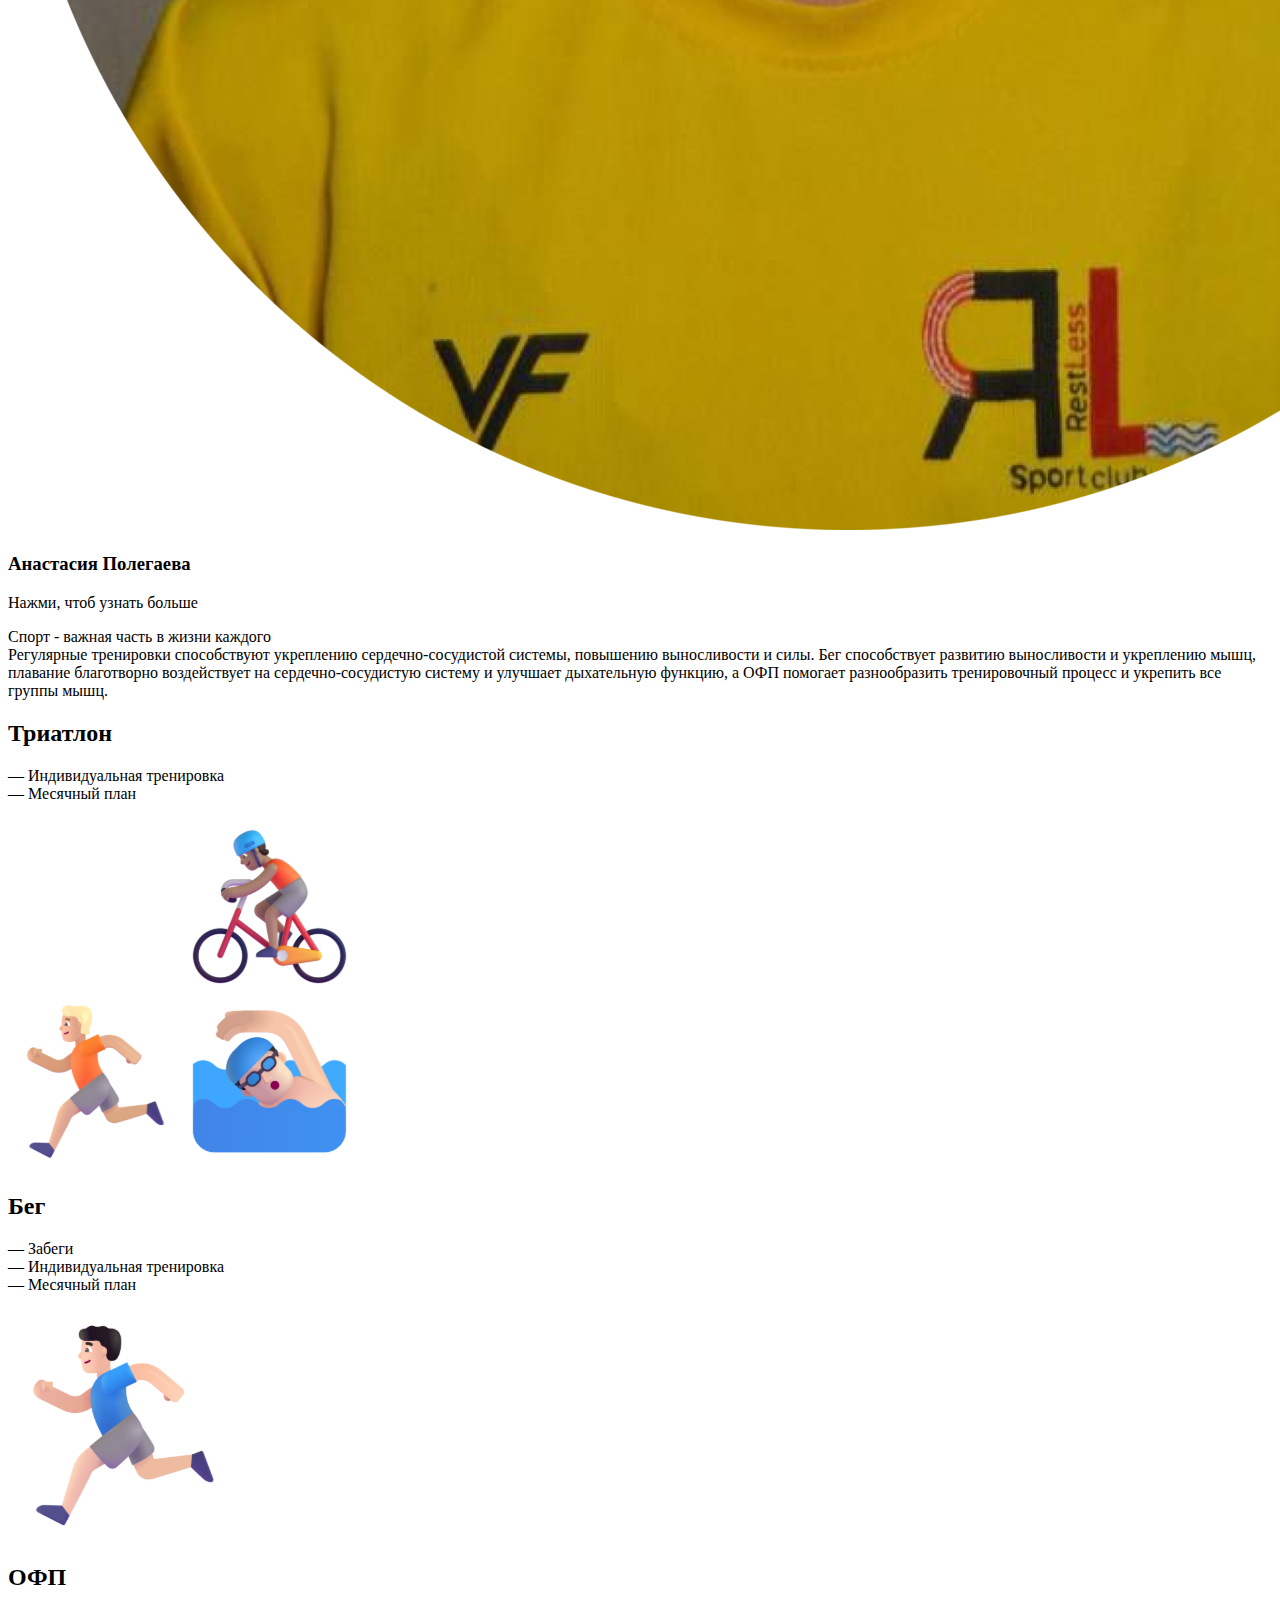
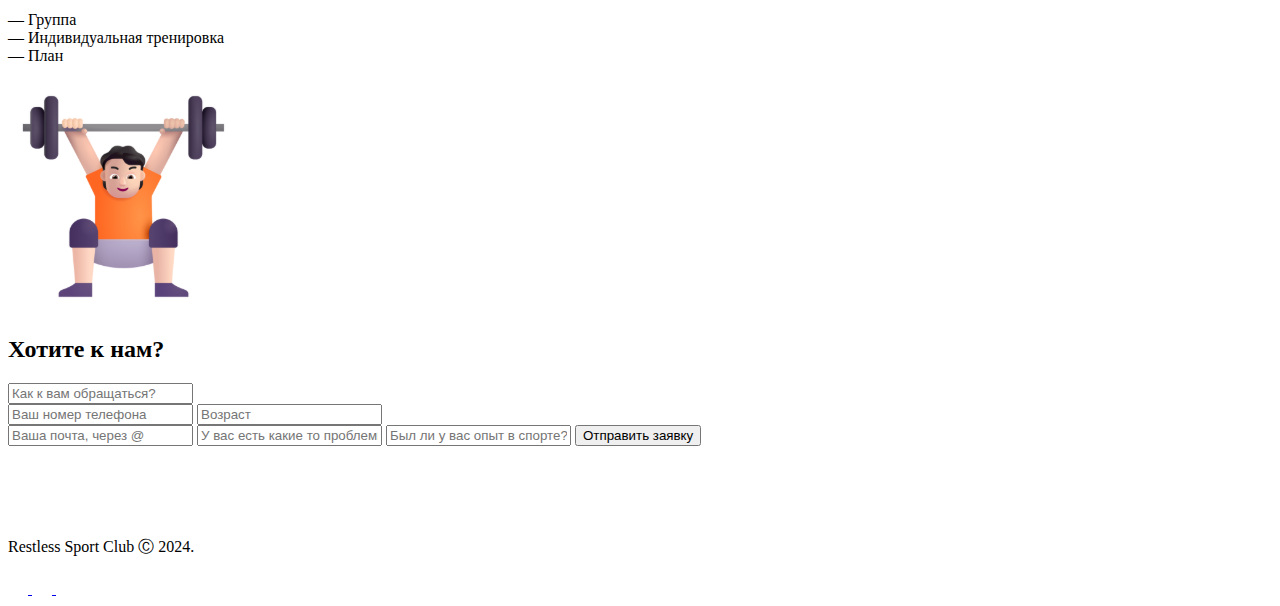
==== commit c04c3e55: "mobile" ====
--- a/index.html
+++ b/index.html
@@ -11,9 +11,9 @@
     <section class="start" id="start">
         <div class="container">
             <ul class="start__menu">
-                <li><a href="">Виды спорта</a></li>
-                <li><a href="">О нас</a></li>
-                <li><a href="">Запись в клуб</a></li>                
+                <li><a href="#treners">Виды спорта</a></li>
+                <li><a href="#sports">О нас</a></li>
+                <li><a href="#feedback">Запись в клуб</a></li>                
             </ul>
             <img src="image\RL_logo_inblack_v2.svg" alt="logo">
         </div>
@@ -38,24 +38,107 @@
             <p><span>Спорт - важная часть в жизни каждого</span><br>Регулярные тренировки способствуют укреплению сердечно-сосудистой системы, повышению выносливости и силы. Бег способствует развитию выносливости и укреплению мышц, плавание благотворно воздействует на сердечно-сосудистую систему и улучшает дыхательную функцию, а ОФП помогает разнообразить тренировочный процесс и укрепить все группы мышц.</p>
             <div class="sports__card">
                 <h2>Триатлон</h2>
-                <p>— Индивидуальная тренировка<br>
-                    — Месячный план</p>
-                <img src="" alt="">
+                <div class="sports__card_content">
+
+                    <p>— Индивидуальная тренировка<br>
+                        — Месячный план
+                    </p>
+                    <svg width="349" height="350" viewBox="0 0 349 350" fill="none" xmlns="http://www.w3.org/2000/svg" xmlns:xlink="http://www.w3.org/1999/xlink">
+                        <rect x="174" y="175" width="175" height="175" fill="url(#pattern0_52_141)"/>
+                        <rect y="175" width="174.883" height="175" fill="url(#pattern1_52_141)"/>
+                        <rect x="174" width="174.883" height="175" fill="url(#pattern2_52_141)"/>
+                        <defs>
+                            <pattern id="pattern0_52_141" patternContentUnits="objectBoundingBox" width="1" height="1">
+                                <use xlink:href="#image0_52_141" transform="scale(0.000666223)"/>
+                        </pattern>
+                        <pattern id="pattern1_52_141" patternContentUnits="objectBoundingBox" width="1" height="1">
+                        <use xlink:href="#image1_52_141" transform="scale(0.000666667)"/>
+                        </pattern>
+                        <pattern id="pattern2_52_141" patternContentUnits="objectBoundingBox" width="1" height="1">
+                        <use xlink:href="#image2_52_141" transform="scale(0.000666667)"/>
+                        </pattern>
+                        <image id="image0_52_141" width="1501" height="1501" xlink:href="[data-uri]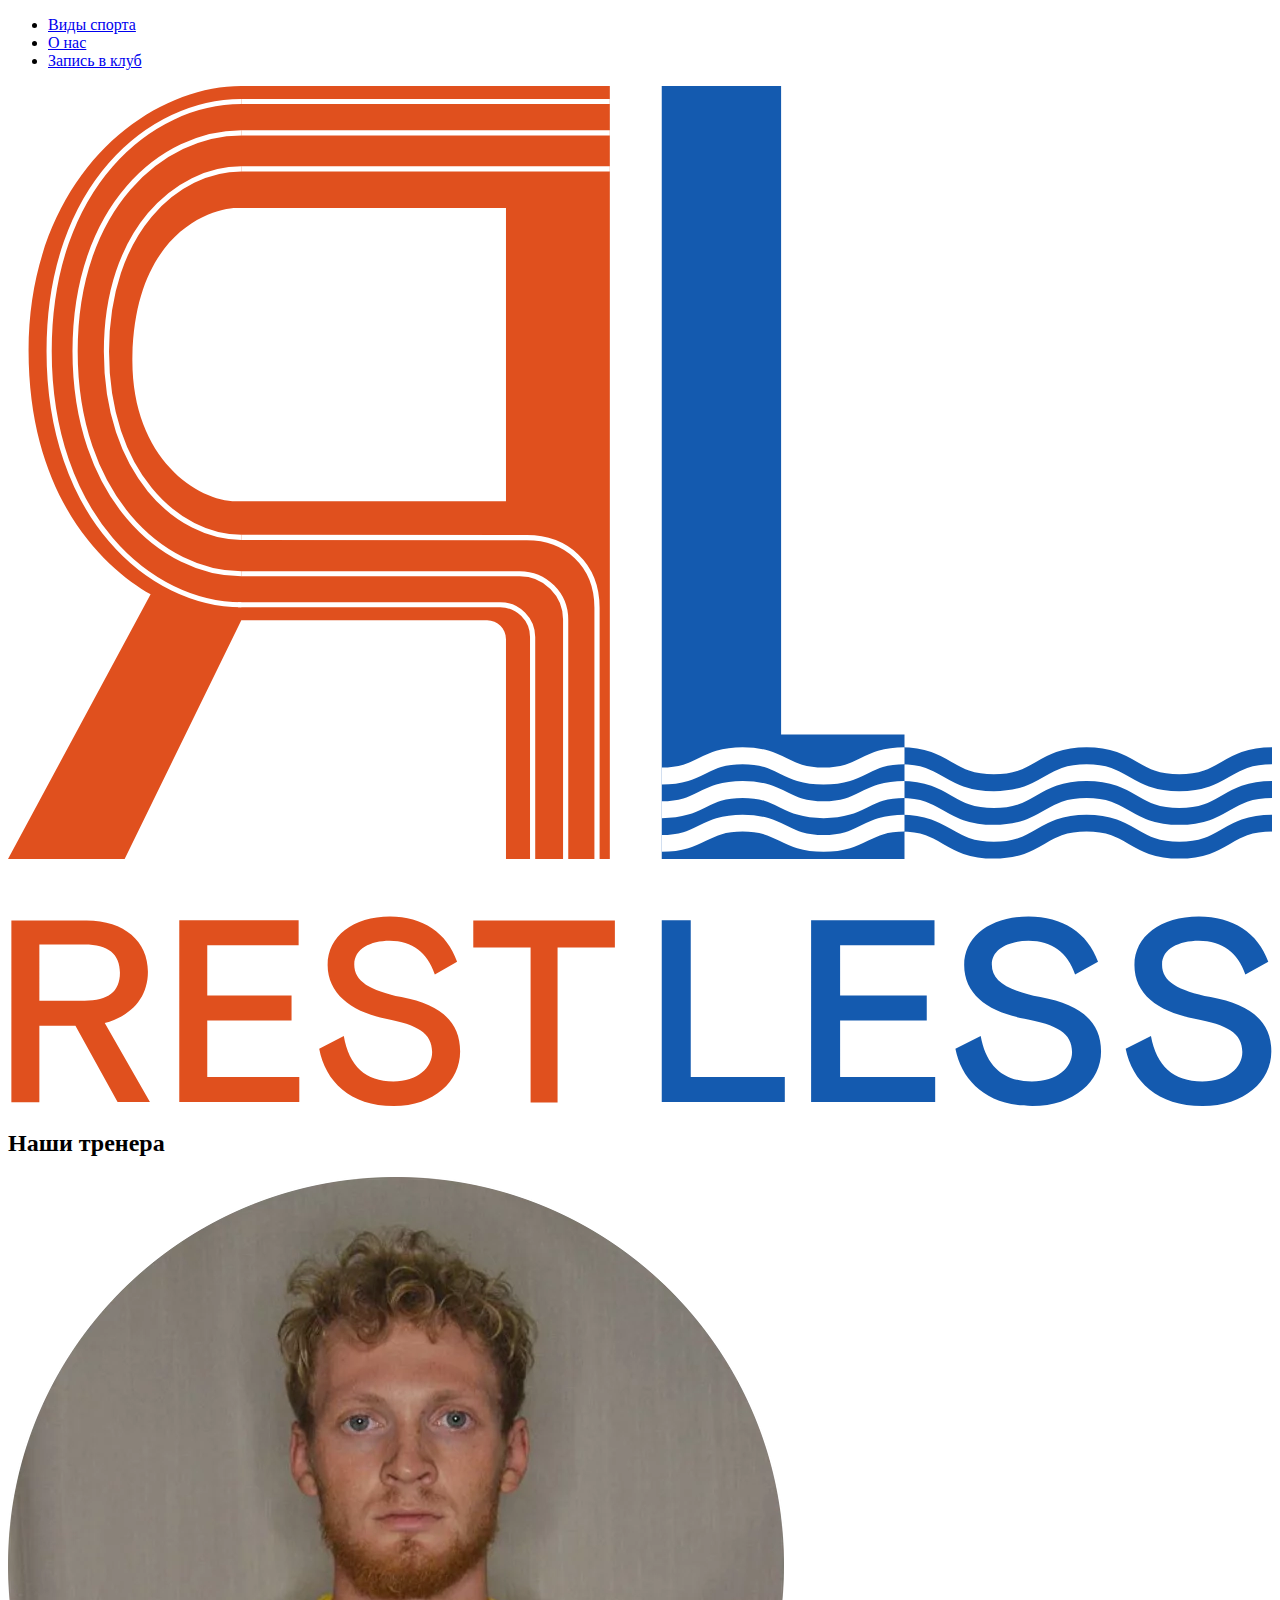
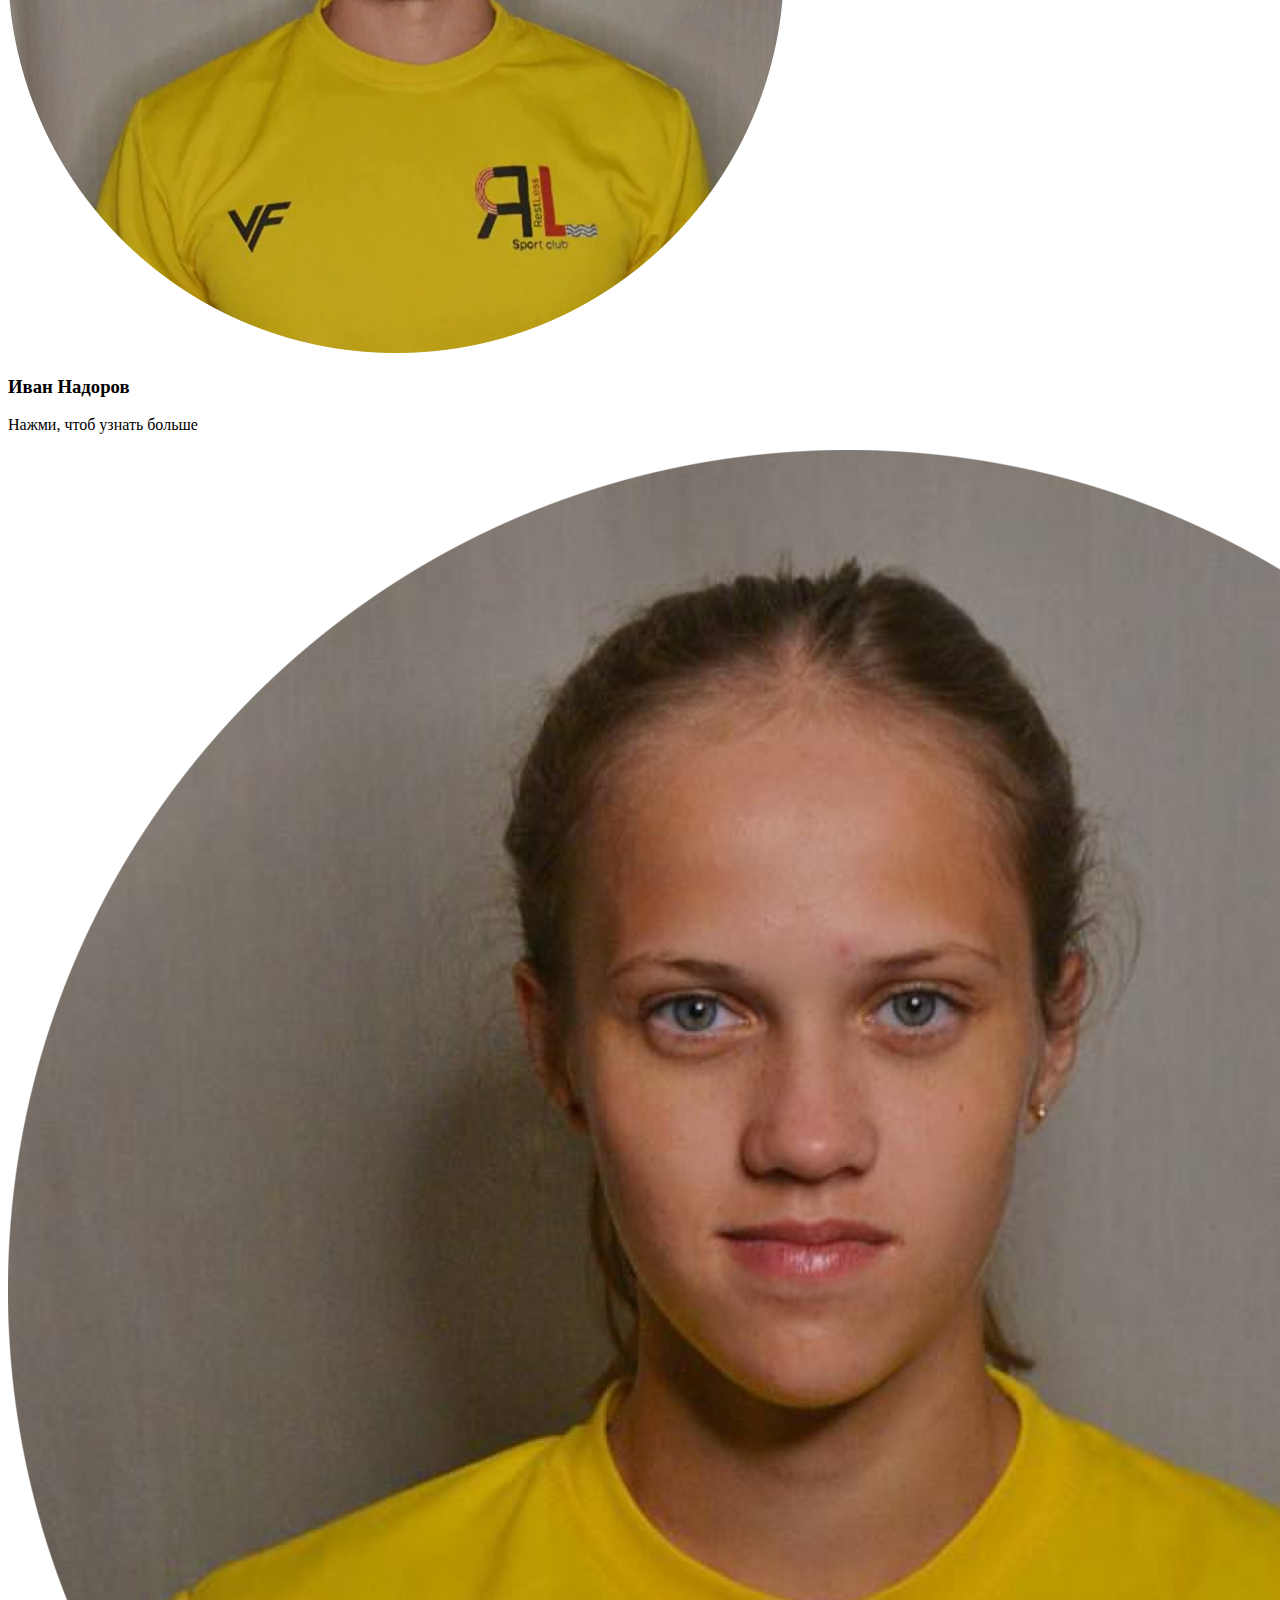
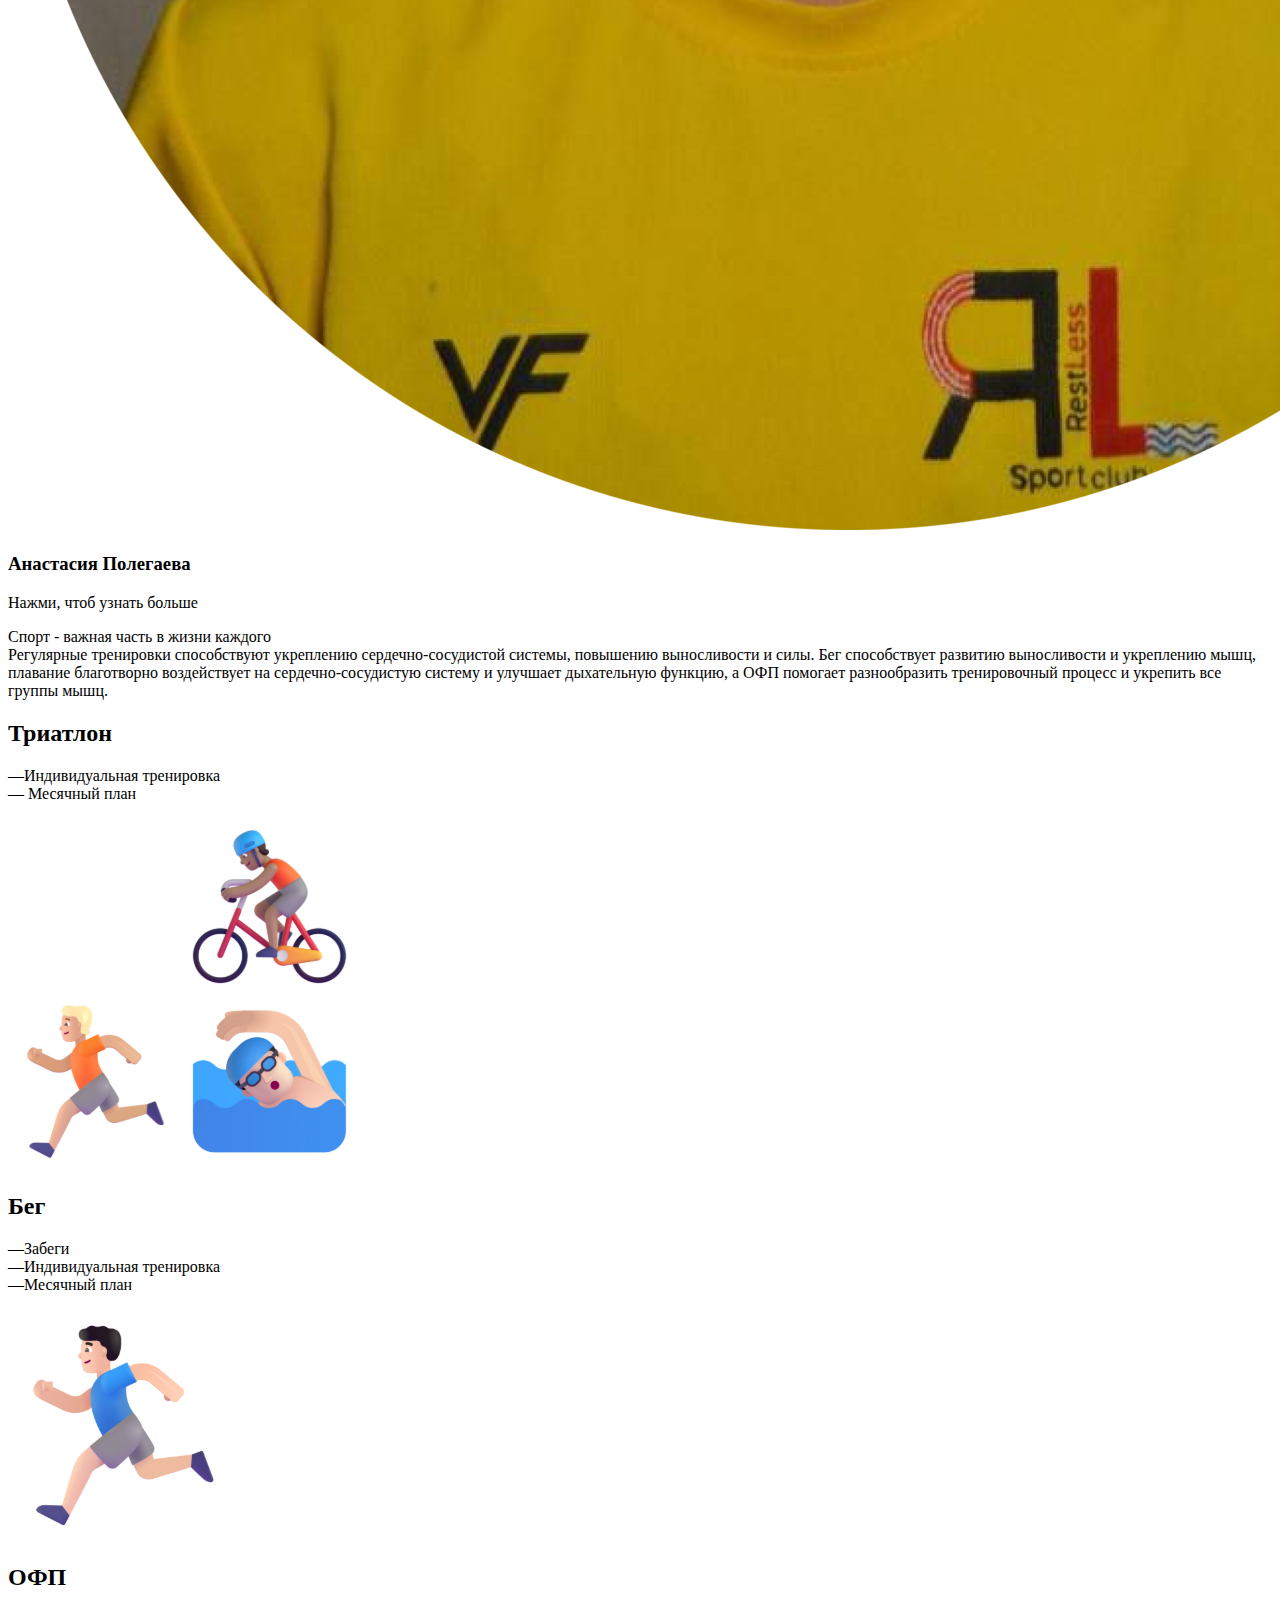
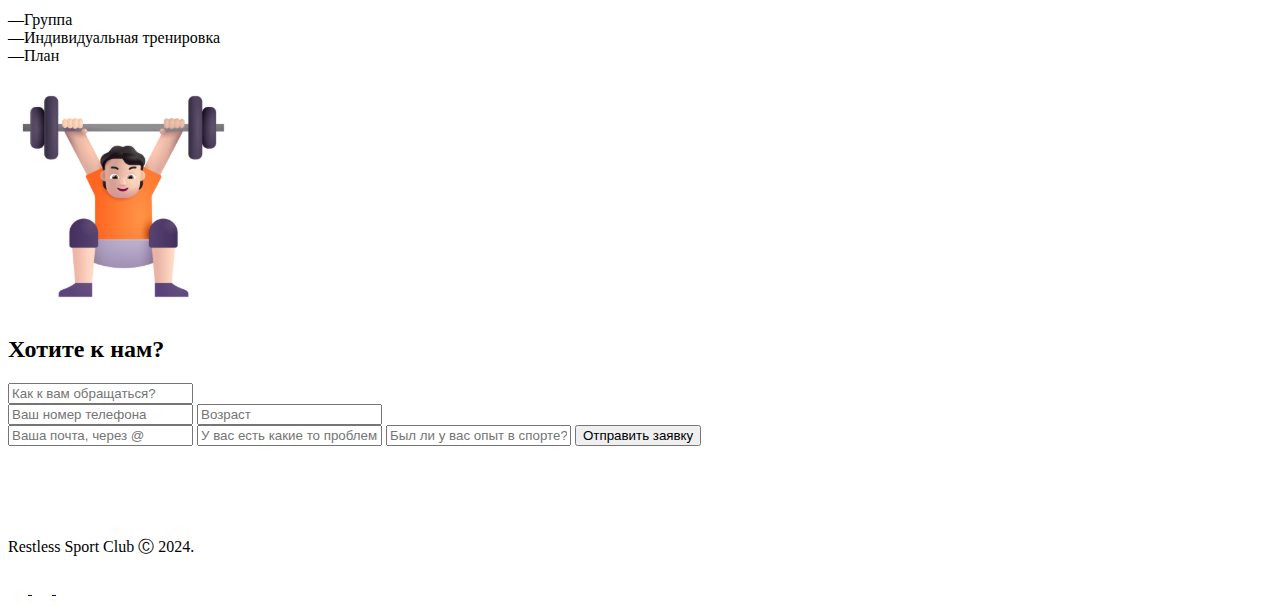
==== commit 8bcb5ce5: "mobale_mod_wopop" ====
--- a/index.html
+++ b/index.html
@@ -21,17 +21,29 @@
     <section class="treners" id="treners">
         <div class="container">
             <h2>Наши тренера</h2>
-            <div class="treners__card">
+            <div class="treners__card" id="dfdfs" data-path="vanua-popup">
                 <img src="image/vanya.png" alt="Иван Надоров">
                 <h3>Иван Надоров</h3>
                 <p>Нажми, чтоб узнать больше</p>
             </div>
-            <div class="treners__card">
+            <div class="treners__card"data-path="nastua-popup">
                 <img src="image/nastya.png" alt="Анастасия Полегаева">
                 <h3 class="nastya">Анастасия Полегаева</h3>
                 <p>Нажми, чтоб узнать больше</p>
             </div>
         </div>
+        <!-- <div class="modals">
+            <div class="container">
+                <div class="modal-overlay">
+                    <div class="modal modal--1" data-target="vanua-popup">
+                        Окно 1
+                    </div>
+                    <div class="modal modal--2" data-target="nastua-popup">
+                        Окно 2
+                    </div>
+                </div>
+            </div>
+        </div> -->
     </section>
     <section class="sports" id="sports">
         <div class="container">
@@ -40,7 +52,7 @@
                 <h2>Триатлон</h2>
                 <div class="sports__card_content">
 
-                    <p>— Индивидуальная тренировка<br>
+                    <p>—Индивидуальная тренировка<br>
                         — Месячный план
                     </p>
                     <svg width="349" height="350" viewBox="0 0 349 350" fill="none" xmlns="http://www.w3.org/2000/svg" xmlns:xlink="http://www.w3.org/1999/xlink">
@@ -67,9 +79,9 @@
             <div class="sports__card">
                 <h2>Бег</h2>
                 <div class="sports__card_content">
-                    <p>— Забеги<br>
-                        — Индивидуальная тренировка<br>
-                        — Месячный план
+                    <p>—Забеги<br>
+                        —Индивидуальная тренировка<br>
+                        —Месячный план
                     </p>
                     <svg width="231" height="231" viewBox="0 0 231 231" fill="none" xmlns="http://www.w3.org/2000/svg" xmlns:xlink="http://www.w3.org/1999/xlink">
                         <rect width="231" height="231" fill="url(#pattern0_52_163)"/>
@@ -85,9 +97,9 @@
             <div class="sports__card">
                 <h2>ОФП</h2>
                 <div class="sports__card_content">
-                    <p>— Группа<br>
-                        — Индивидуальная тренировка<br>
-                        — План
+                    <p>—Группа<br>
+                        —Индивидуальная тренировка<br>
+                        —План
                     </p>
                     <svg width="231" height="231" viewBox="0 0 231 231" fill="none" xmlns="http://www.w3.org/2000/svg" xmlns:xlink="http://www.w3.org/1999/xlink">
                         <rect width="231" height="231" fill="url(#pattern0_52_166)"/>
@@ -105,16 +117,19 @@
     <section class="feedback" id="feedback">
         <div class="container">
             <h2>Хотите к нам?</h2>
-            <form method="post" action="#">
-                <input type="text" required placeholder="Как к вам обращаться?">
+            <form action="https://api.web3forms.com/submit" method="POST">
+
+                <input type="hidden" name="access_key" value="a9d6674e-7528-4066-83cc-84f0625fd274">
+
+                <input name="name" type="text" required placeholder="Как к вам обращаться?" >
                 <div class="feedback__ny">
-                    <input type="tel" minlength="11" maxlength="11" required placeholder="Ваш номер телефона">
-                    <input type="number" maxlength="3" required placeholder="Возраст">
+                    <input name="tel" type="tel" minlength="11" maxlength="11" required placeholder="Ваш номер телефона">
+                    <input name="yong" type="number" maxlength="3" required placeholder="Возраст">
                 </div>
-                <input type="email" placeholder="Ваша почта, через @">
-                <input id="fbig" type="text" placeholder="У вас есть какие то проблемы?
+                <input name="email" type="email" placeholder="Ваша почта, через @">
+                <input name="problem" id="fbig" type="text" placeholder="У вас есть какие то проблемы?
                 (Жизненные нас не особо интересуют, мы больше про здоровье, но если есть что рассказать, говори:))">
-                <input id="sbig" type="text" placeholder="Был ли у вас опыт в спорте?
+                <input name="expirience" id="sbig" type="text" placeholder="Был ли у вас опыт в спорте?
                 Если да, были бы рады узнать!">
                 <input type="submit" value="Отправить заявку">
             </form>
@@ -142,5 +157,6 @@
         </div>
     </section>
     <script src="main.js"></script>
+    
 </body>
 </html>--- a/css/style_Mobale.css
+++ b/css/style_Mobale.css
@@ -14,6 +14,7 @@
   }
   body {
     font-family: Montserrat;
+    background-color: white;
   }
   .hide {
     transform: translateY(-10dvh);
@@ -129,7 +130,7 @@
   }
   .sports .sports__card {
     width: 100%;
-    height: 35dvh;
+    height: 13rem;
     padding: 1.5em;
     box-sizing: border-box;
     margin-top: 2em;
@@ -153,11 +154,44 @@
     align-items: end;
   }
   .sports .sports__card .sports__card_content p {
-    width: 60%;
+    width: 70%;
   }
   .sports .sports__card .sports__card_content svg {
-    width: 40%;
-    height: auto;
+    width: 30%;
+    height: auto;
+  }
+  .sports .modal-overlay {
+    position: fixed;
+    left: 0;
+    top: 0;
+    right: 0;
+    bottom: 0;
+    background-color: rgba(0, 0, 0, 0.7);
+    display: flex;
+    align-items: center;
+    justify-content: center;
+    height: 100vh;
+    width: 100%;
+    opacity: 0;
+    visibility: hidden;
+    transition: all 0.3s ease-in-out;
+  }
+  .sports .modal {
+    background-color: #fff;
+    width: 300px;
+    height: 300px;
+    display: flex;
+    align-items: center;
+    justify-content: center;
+    display: none;
+  }
+  .sports .modal-overlay--visible {
+    opacity: 1;
+    visibility: visible;
+    transition: all 0.3s ease-in-out;
+  }
+  .sports .modal--visible {
+    display: block;
   }
   .feedback {
     background: linear-gradient(to bottom, white 95%, black);
@@ -176,6 +210,8 @@
     font-weight: 800;
     font-size: 2em;
     color: rgba(0, 0, 0, 0.8);
+    padding-top: 2em;
+    box-sizing: border-box;
   }
   .feedback form {
     display: flex;
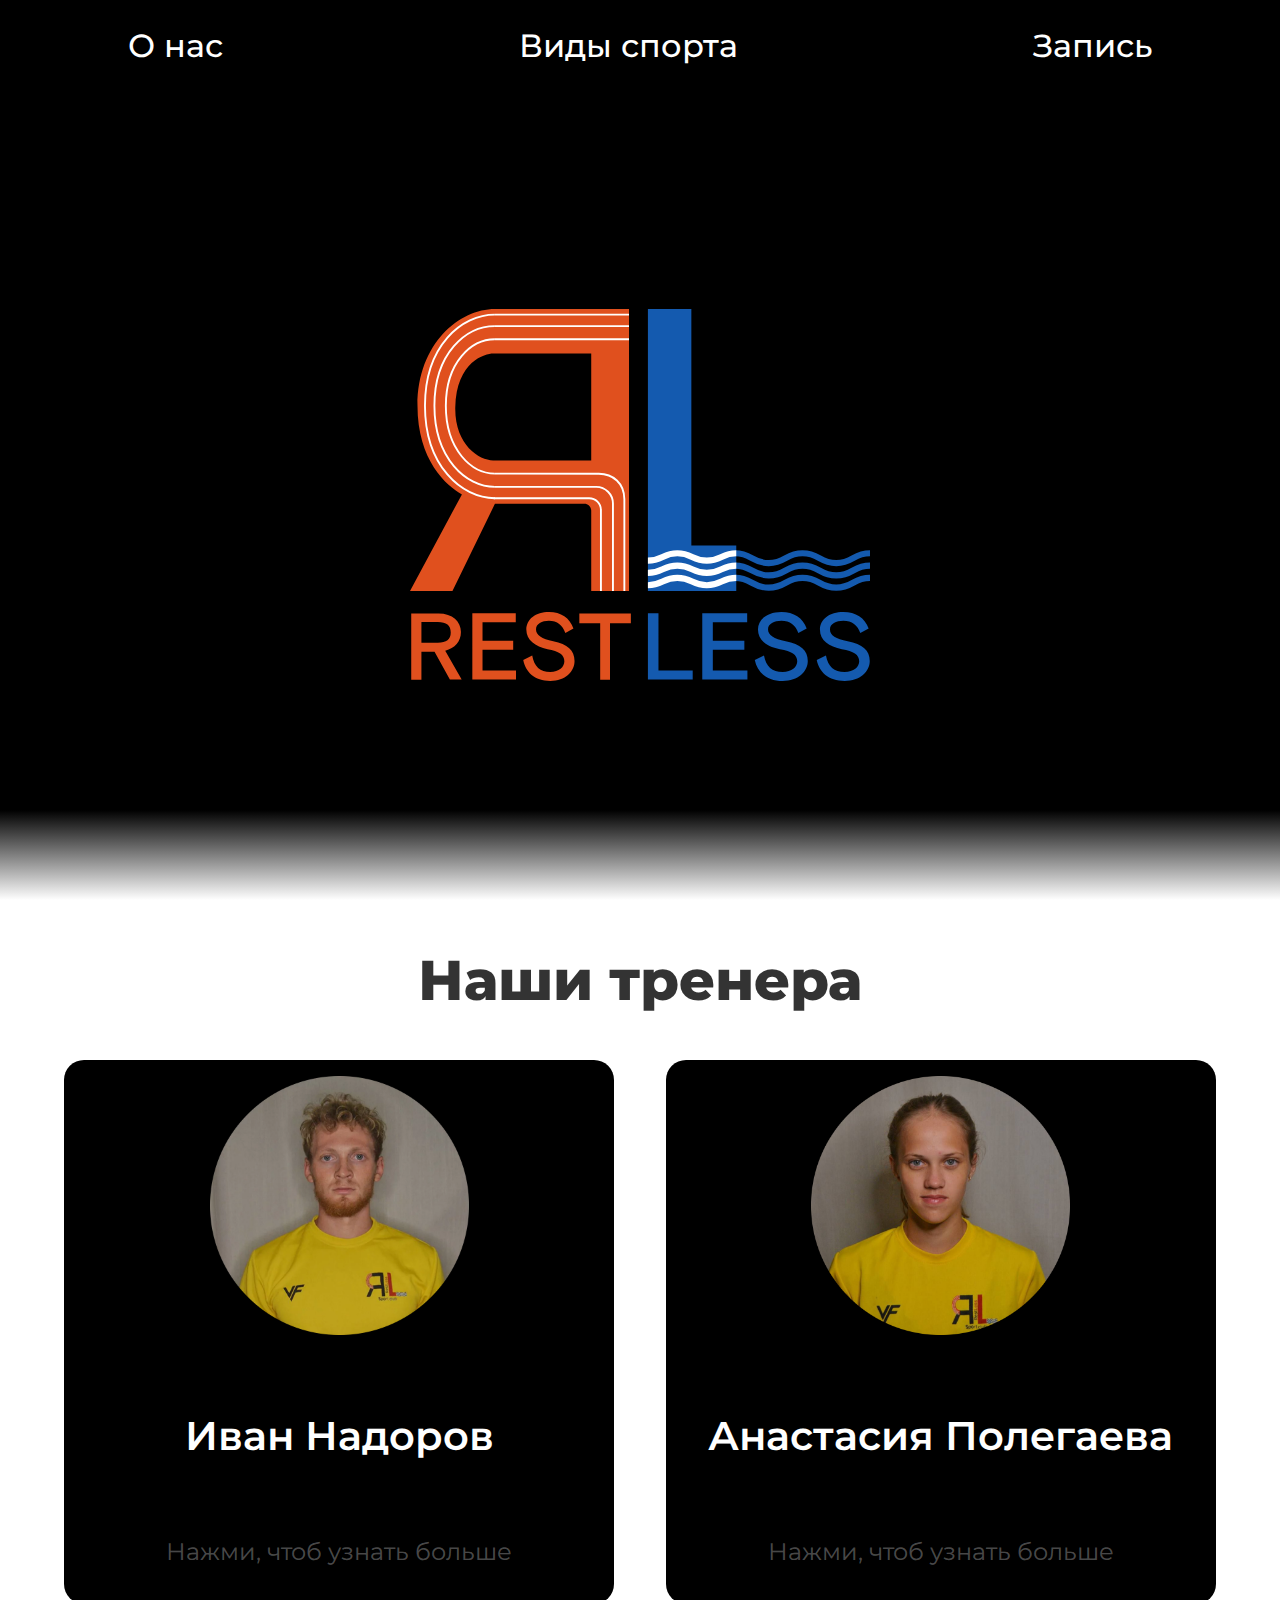
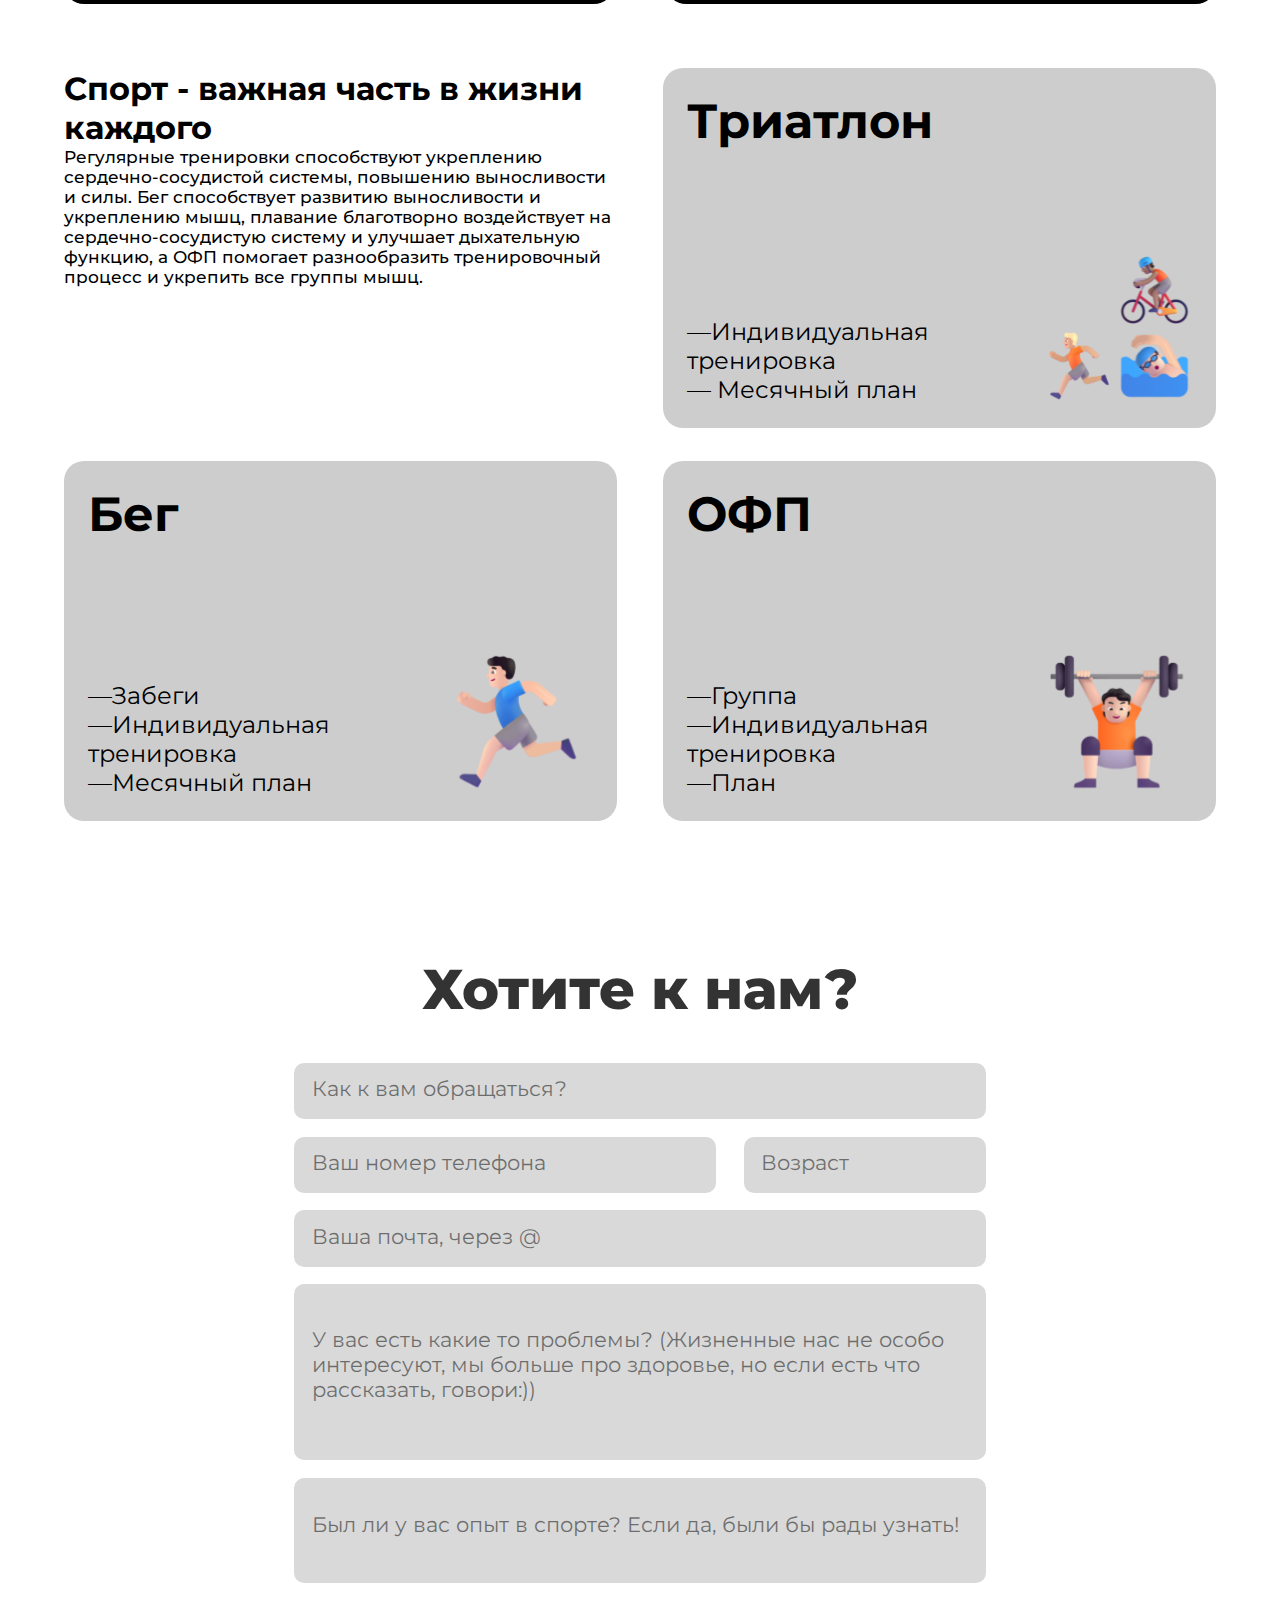
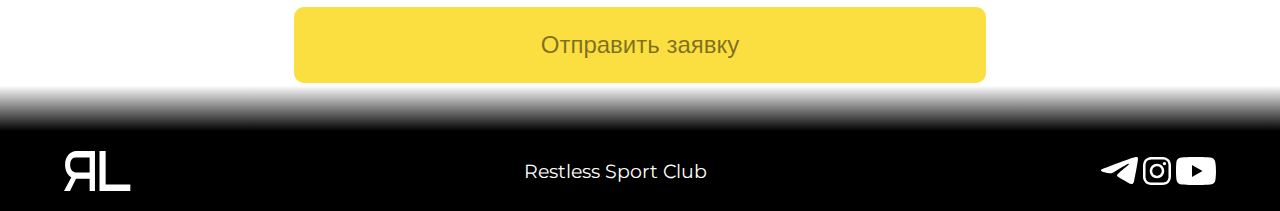
==== commit e04d3e94: "end" ====
--- a/index.html
+++ b/index.html
@@ -6,30 +6,37 @@
     <title>Больше, чем клуб</title>
     <link rel="stylesheet" href="css/style_Desktop.css">
     <link rel="stylesheet" href="css/style_Mobale.css">
+    <link rel="wrbsite icon" type="png" href="image/logo_sm.svg">
+
 </head>
 <body>
     <section class="start" id="start">
         <div class="container">
+            <div class="menu"> </div>
             <ul class="start__menu">
-                <li><a href="#treners">Виды спорта</a></li>
-                <li><a href="#sports">О нас</a></li>
-                <li><a href="#feedback">Запись в клуб</a></li>                
+                <li><a href="#treners">О нас</a></li>
+                <li><a href="#sports">Виды спорта</a></li>
+                <li><a href="#feedback">Запись</a></li>                
             </ul>
-            <img src="image\RL_logo_inblack_v2.svg" alt="logo">
+           <a href="#" class="start__link"><img src="image\RL_logo_inblack_v2.svg" alt="logo"></a>
         </div>
     </section>
     <section class="treners" id="treners">
         <div class="container">
             <h2>Наши тренера</h2>
-            <div class="treners__card" id="dfdfs" data-path="vanua-popup">
-                <img src="image/vanya.png" alt="Иван Надоров">
-                <h3>Иван Надоров</h3>
-                <p>Нажми, чтоб узнать больше</p>
-            </div>
-            <div class="treners__card"data-path="nastua-popup">
-                <img src="image/nastya.png" alt="Анастасия Полегаева">
-                <h3 class="nastya">Анастасия Полегаева</h3>
-                <p>Нажми, чтоб узнать больше</p>
+            <div class="treners__cards">
+                <div class="treners__card" id="dfdfs" data-path="vanua-popup">
+                    <img src="image/vanya.png" alt="Иван Надоров">
+                    <h3>Иван Надоров</h3>
+                    <p class="more">Нажми, чтоб узнать больше</p>
+                    <span class="spanvis">Нажми, чтобdshadsahdsghghsghasdghsdhgdsjssdghsdhasdhjdahghgjhsadhdsahsjadg узнать больше</span>
+                </div>
+                <div class="treners__card"data-path="nastua-popup">
+                    <img src="image/nastya.png" alt="Анастасия Полегаева">
+                    <h3 class="nastya">Анастасия Полегаева</h3>
+                    <p>Нажми, чтоб узнать больше</p>
+                    
+                </div>
             </div>
         </div>
         <!-- <div class="modals">
@@ -47,7 +54,8 @@
     </section>
     <section class="sports" id="sports">
         <div class="container">
-            <p><span>Спорт - важная часть в жизни каждого</span><br>Регулярные тренировки способствуют укреплению сердечно-сосудистой системы, повышению выносливости и силы. Бег способствует развитию выносливости и укреплению мышц, плавание благотворно воздействует на сердечно-сосудистую систему и улучшает дыхательную функцию, а ОФП помогает разнообразить тренировочный процесс и укрепить все группы мышц.</p>
+            <p class="sports__info"><span>Спорт - важная часть в жизни каждого    
+            </span><br>Регулярные тренировки способствуют укреплению сердечно-сосудистой системы, повышению выносливости и силы. Бег способствует развитию выносливости и укреплению мышц, плавание благотворно воздействует на сердечно-сосудистую систему и улучшает дыхательную функцию, а ОФП помогает разнообразить тренировочный процесс и укрепить все группы мышц.</p>
             <div class="sports__card">
                 <h2>Триатлон</h2>
                 <div class="sports__card_content">
@@ -137,12 +145,13 @@
     </section>
     <section class="end" id="end">
         <div class="container">
-
-            <svg width="119" height="71" viewBox="0 0 119 71" fill="none" xmlns="http://www.w3.org/2000/svg">
-                <path fill-rule="evenodd" clip-rule="evenodd" d="M45.4828 71V49.0805H21.3202L10.66 71H0L13.0289 46.6979C9.08079 44.4742 1.89512 38.1207 1.89512 24.3021C1.89512 8.57719 12.5552 0 21.3202 0H54.9584V71H45.4828ZM45.4826 11.5581V37.9767H20.521C17.7335 37.9767 10.7071 34.1181 10.8966 24.7786C11.1335 13.104 17.7337 11.5581 20.5212 11.5581H45.4826Z" fill="white"/>
-                <path d="M63.0261 71V0H73.9231V59.5637H117.748V71H63.0261Z" fill="white"/>
-            </svg>
-            <p>Restless Sport Club Ⓒ 2024.</p>
+            <a href="#start">
+                <svg width="119" height="71" viewBox="0 0 119 71" fill="none" xmlns="http://www.w3.org/2000/svg">
+                    <path fill-rule="evenodd" clip-rule="evenodd" d="M45.4828 71V49.0805H21.3202L10.66 71H0L13.0289 46.6979C9.08079 44.4742 1.89512 38.1207 1.89512 24.3021C1.89512 8.57719 12.5552 0 21.3202 0H54.9584V71H45.4828ZM45.4826 11.5581V37.9767H20.521C17.7335 37.9767 10.7071 34.1181 10.8966 24.7786C11.1335 13.104 17.7337 11.5581 20.5212 11.5581H45.4826Z" fill="white"/>
+                    <path d="M63.0261 71V0H73.9231V59.5637H117.748V71H63.0261Z" fill="white"/>
+                </svg>  
+            </a>
+            <p>Restless Sport Club</p>
             <div>
                 <a href="https://t.me/RestLessrun" target="_blank" rel="tg">
                     <img src="image/telegram_logo.svg" alt="tg">
@@ -157,6 +166,5 @@
         </div>
     </section>
     <script src="main.js"></script>
-    
 </body>
 </html>--- a/css/style_Desktop.css
+++ b/css/style_Desktop.css
@@ -1 +1,382 @@
-/*# sourceMappingURL=style_Desktop.css.map */+@import url("https://fonts.googleapis.com/css2?family=Montserrat:wght@100..900&display=swap");
+@media (min-width: 1000px) {
+  * {
+    padding: 0;
+    margin: 0;
+  }
+  html {
+    scroll-behavior: smooth;
+  }
+  .container {
+    width: 90dvw;
+    max-width: 100%;
+    margin: 0 auto;
+  }
+  body {
+    font-family: Montserrat;
+    background-color: white;
+  }
+  .hide {
+    transform: translateY(-10dvh);
+    transition: 0.5s;
+    background-color: rgba(0, 0, 0, 0.2);
+  }
+  .start {
+    background: linear-gradient(to bottom, black 90%, white);
+  }
+  .start .container {
+    height: 100dvh;
+    display: flex;
+    flex-direction: column;
+    align-items: center;
+  }
+  .start .container .menu {
+    width: 100%;
+    height: 10dvh;
+  }
+  .start .container .start__menu {
+    transition: 0.5s;
+    position: fixed;
+    background-color: black;
+    padding-left: 10dvw;
+    padding-right: 10dvw;
+    box-sizing: border-box;
+    width: 100%;
+    height: 10dvh;
+    display: flex;
+    justify-content: space-between;
+    align-items: center;
+    font-family: Montserrat;
+    font-weight: 500;
+    font-size: 2rem;
+    list-style-type: none;
+  }
+  .start .container .start__menu a {
+    text-decoration: none;
+    color: white;
+    transition: 0.5s;
+  }
+  .start .container .start__menu a:hover {
+    transition: 0.5s;
+    color: rgba(255, 255, 255, 0.371);
+  }
+  .start .container .start__link {
+    width: 100%;
+    height: 90dvh;
+    display: flex;
+    justify-content: center;
+    align-items: center;
+  }
+  .start .container img {
+    width: 40%;
+    transition: 1s;
+  }
+  .start .container img:hover {
+    transform: scale(1.1);
+    transition: 1s;
+    cursor: pointer;
+  }
+  .treners {
+    height: auto;
+  }
+  .treners .container {
+    display: flex;
+    flex-direction: column;
+    align-items: center;
+  }
+  .treners h2 {
+    width: 100%;
+    height: 10rem;
+    display: flex;
+    align-items: center;
+    justify-content: center;
+    font-family: Montserrat;
+    font-weight: 800;
+    font-size: 3.5rem;
+    color: rgba(0, 0, 0, 0.8);
+  }
+  .treners .treners__cards {
+    width: 100%;
+    display: flex;
+    justify-content: space-between;
+    align-items: center;
+  }
+  .treners .treners__card {
+    width: 45%;
+    height: 32rem;
+    padding: 1em;
+    margin-bottom: 2em;
+    border-radius: 20px;
+    background-color: black;
+    color: white;
+    transition: 1s;
+    display: flex;
+    flex-direction: column;
+    align-items: center;
+    justify-content: space-between;
+  }
+  .treners .treners__card:hover {
+    box-shadow: 10px 10px 5px rgba(0, 0, 0, 0.5);
+    transition: 0.5s;
+  }
+  .treners .treners__card img {
+    width: 50%;
+    height: auto;
+  }
+  .treners .treners__card h3 {
+    height: 20%;
+    font-size: 2.5rem;
+    font-weight: 600;
+    display: flex;
+    align-items: center;
+  }
+  .treners .treners__card .nastya {
+    font-size: 2.5em;
+  }
+  .treners .treners__card p {
+    height: 10%;
+    font-size: 1.5rem;
+    color: rgba(255, 255, 255, 0.3);
+  }
+  .treners .treners__card span {
+    display: none;
+  }
+  .sports .container {
+    display: flex;
+    align-content: space-between;
+    justify-content: space-between;
+    flex-wrap: wrap;
+    height: auto;
+  }
+  .sports .sports__info {
+    width: 48%;
+    height: 40dvh;
+    margin-top: 2em;
+    font-size: 1.3vw;
+    font-weight: 500;
+  }
+  .sports .sports__info span {
+    font-weight: 700;
+    font-size: 2.5vw;
+  }
+  .sports .sports__card {
+    width: 48%;
+    height: 40dvh;
+    padding: 1.5em;
+    box-sizing: border-box;
+    margin-top: 2em;
+    border-radius: 20px;
+    display: flex;
+    flex-direction: column;
+    justify-content: space-between;
+    background-color: #CDCDCD;
+    transition: 0.5s;
+  }
+  .sports .sports__card:hover {
+    box-shadow: 10px 5px 5px rgba(0, 0, 0, 0.233);
+    transform: scale(1.05);
+    transition: 0.5s;
+  }
+  .sports .sports__card h2 {
+    font-weight: 700;
+    font-size: 3em;
+    width: 100%;
+    height: 30%;
+  }
+  .sports .sports__card .sports__card_content {
+    width: 100%;
+    height: 70%;
+    display: flex;
+    justify-content: space-between;
+    align-items: end;
+  }
+  .sports .sports__card .sports__card_content p {
+    font-size: 1.5em;
+    width: 70%;
+  }
+  .sports .sports__card .sports__card_content svg {
+    width: 30%;
+    height: auto;
+  }
+  .sports .modal-overlay {
+    position: fixed;
+    left: 0;
+    top: 0;
+    right: 0;
+    bottom: 0;
+    background-color: rgba(0, 0, 0, 0.7);
+    display: flex;
+    align-items: center;
+    justify-content: center;
+    height: 100vh;
+    width: 100%;
+    opacity: 0;
+    visibility: hidden;
+    transition: all 0.3s ease-in-out;
+  }
+  .sports .modal {
+    background-color: #fff;
+    width: 300px;
+    height: 300px;
+    display: flex;
+    align-items: center;
+    justify-content: center;
+    display: none;
+  }
+  .sports .modal-overlay--visible {
+    opacity: 1;
+    visibility: visible;
+    transition: all 0.3s ease-in-out;
+  }
+  .sports .modal--visible {
+    display: block;
+  }
+  .feedback {
+    background: linear-gradient(to bottom, white 95%, black);
+  }
+  .feedback .container {
+    display: flex;
+    flex-direction: column;
+  }
+  .feedback h2 {
+    width: 100%;
+    height: 4em;
+    display: flex;
+    align-items: center;
+    justify-content: center;
+    font-family: Montserrat;
+    font-weight: 800;
+    font-size: 3.5rem;
+    color: rgba(0, 0, 0, 0.8);
+    padding-top: 2em;
+    box-sizing: border-box;
+  }
+  .feedback form {
+    display: flex;
+    align-items: center;
+    flex-direction: column;
+    height: auto;
+  }
+  .feedback form input {
+    background-color: #D9D9D9;
+    border: none;
+    width: 60%;
+    height: auto;
+    border-radius: 10px;
+    padding: 1em;
+    box-sizing: border-box;
+    margin-top: 1em;
+    font-size: 1.1rem;
+    transition: 0.5s;
+  }
+  .feedback form input::-moz-placeholder {
+    font-family: Montserrat;
+    font-size: 1.3rem;
+    color: rgba(0, 0, 0, 0.5);
+  }
+  .feedback form input::placeholder {
+    font-family: Montserrat;
+    font-size: 1.3rem;
+    color: rgba(0, 0, 0, 0.5);
+  }
+  .feedback form input[type=submit] {
+    background-color: #FBDE40;
+    color: rgba(0, 0, 0, 0.5);
+    margin-bottom: 3rem;
+    font-size: 1.5rem;
+    cursor: pointer;
+  }
+  .feedback form input[type=submit]:hover {
+    background-color: #E0501E;
+    color: rgba(20, 90, 175, 0.7176470588);
+    border-radius: 30px;
+    transition: 0.5s;
+  }
+  .feedback form input[type=submit]:active {
+    background-color: #FBDE40;
+    color: rgba(20, 90, 175, 0.7176470588);
+    border-radius: 30px;
+    transform: scale(0.95);
+  }
+  .feedback form #fbig {
+    height: 10em;
+  }
+  .feedback form #fbig::-moz-placeholder {
+    transform: translateY(-1.5em);
+    white-space: pre-line;
+  }
+  .feedback form #fbig::placeholder {
+    transform: translateY(-1.5em);
+    white-space: pre-line;
+  }
+  .feedback form #sbig {
+    height: 6em;
+  }
+  .feedback form #sbig::-moz-placeholder {
+    transform: translateY(-0.2em);
+    white-space: pre-line;
+  }
+  .feedback form #sbig::placeholder {
+    transform: translateY(-0.2em);
+    white-space: pre-line;
+  }
+  .feedback form .feedback__ny {
+    width: 60%;
+    display: flex;
+    justify-content: space-between;
+  }
+  .feedback form .feedback__ny input[type=tel] {
+    width: 61%;
+  }
+  .feedback form .feedback__ny input[type=number] {
+    width: 35%;
+  }
+  .end {
+    background-color: black;
+  }
+  .end .container {
+    display: flex;
+    justify-content: space-between;
+    align-items: center;
+    height: 5rem;
+  }
+  .end .container a {
+    height: 100%;
+    width: auto;
+    display: flex;
+    align-items: center;
+  }
+  .end .container svg {
+    height: 50%;
+    width: auto;
+    transition: 0.5s;
+  }
+  .end .container svg:hover {
+    transform: scale(1.2);
+    transition: 0.5s;
+  }
+  .end .container p {
+    color: white;
+    font-size: 1.2rem;
+  }
+  .end .container div {
+    width: 10%;
+    height: 70%;
+    display: flex;
+    justify-content: space-between;
+    align-items: center;
+  }
+  .end .container div a {
+    height: 100%;
+    width: auto;
+  }
+  .end .container div img {
+    height: 50%;
+    width: auto;
+    transition: 0.5s;
+  }
+  .end .container div img:hover {
+    transform: scale(1.3);
+    transition: 0.5s;
+  }
+}/*# sourceMappingURL=style_Desktop.css.map */--- a/css/style_Mobale.css
+++ b/css/style_Mobale.css
@@ -1,5 +1,5 @@
 @import url("https://fonts.googleapis.com/css2?family=Montserrat:wght@100..900&display=swap");
-@media screen and (max-width: 480px) {
+@media screen and (max-width: 1000px) {
   * {
     padding: 0;
     margin: 0;
@@ -28,6 +28,10 @@
     display: flex;
     flex-direction: column;
     align-items: center;
+  }
+  .start .container .menu {
+    width: 100%;
+    height: 10dvh;
   }
   .start .container .start__menu {
     transition: 0.5s;
@@ -56,11 +60,16 @@
     padding-left: 2%;
     padding-right: 2%;
   }
+  .start .container .start__link {
+    width: 100%;
+    height: 90dvh;
+    display: flex;
+    justify-content: center;
+    align-items: center;
+  }
   .start .container img {
     width: 90%;
-    height: 100dvh;
-    display: flex;
-    align-items: center;
+    transition: 1s;
   }
   .treners {
     height: auto;
@@ -80,6 +89,13 @@
     font-weight: 800;
     font-size: 2em;
     color: rgba(0, 0, 0, 0.8);
+  }
+  .treners .treners__cards {
+    width: 100%;
+    height: auto;
+    display: flex;
+    flex-direction: column;
+    align-items: center;
   }
   .treners .treners__card {
     width: 100%;
@@ -113,6 +129,9 @@
     font-size: 1em;
     color: rgba(255, 255, 255, 0.3);
   }
+  .treners .treners__card span {
+    display: none;
+  }
   .sports .container {
     display: flex;
     flex-direction: column;
@@ -159,6 +178,7 @@
   .sports .sports__card .sports__card_content svg {
     width: 30%;
     height: auto;
+    max-height: 152px;
   }
   .sports .modal-overlay {
     position: fixed;
@@ -240,6 +260,7 @@
     background-color: #FBDE40;
     color: rgba(0, 0, 0, 0.5);
     margin-bottom: 3rem;
+    cursor: pointer;
   }
   .feedback form #fbig {
     height: 10em;
@@ -283,8 +304,14 @@
     align-items: center;
     height: 5rem;
   }
+  .end .container a {
+    height: 80%;
+    width: auto;
+    display: flex;
+    align-items: center;
+  }
   .end .container svg {
-    height: 30%;
+    height: 50%;
     width: auto;
   }
   .end .container p {
@@ -295,5 +322,6 @@
     display: flex;
     flex-direction: column;
     justify-content: space-between;
+    height: 80%;
   }
 }/*# sourceMappingURL=style_Mobale.css.map */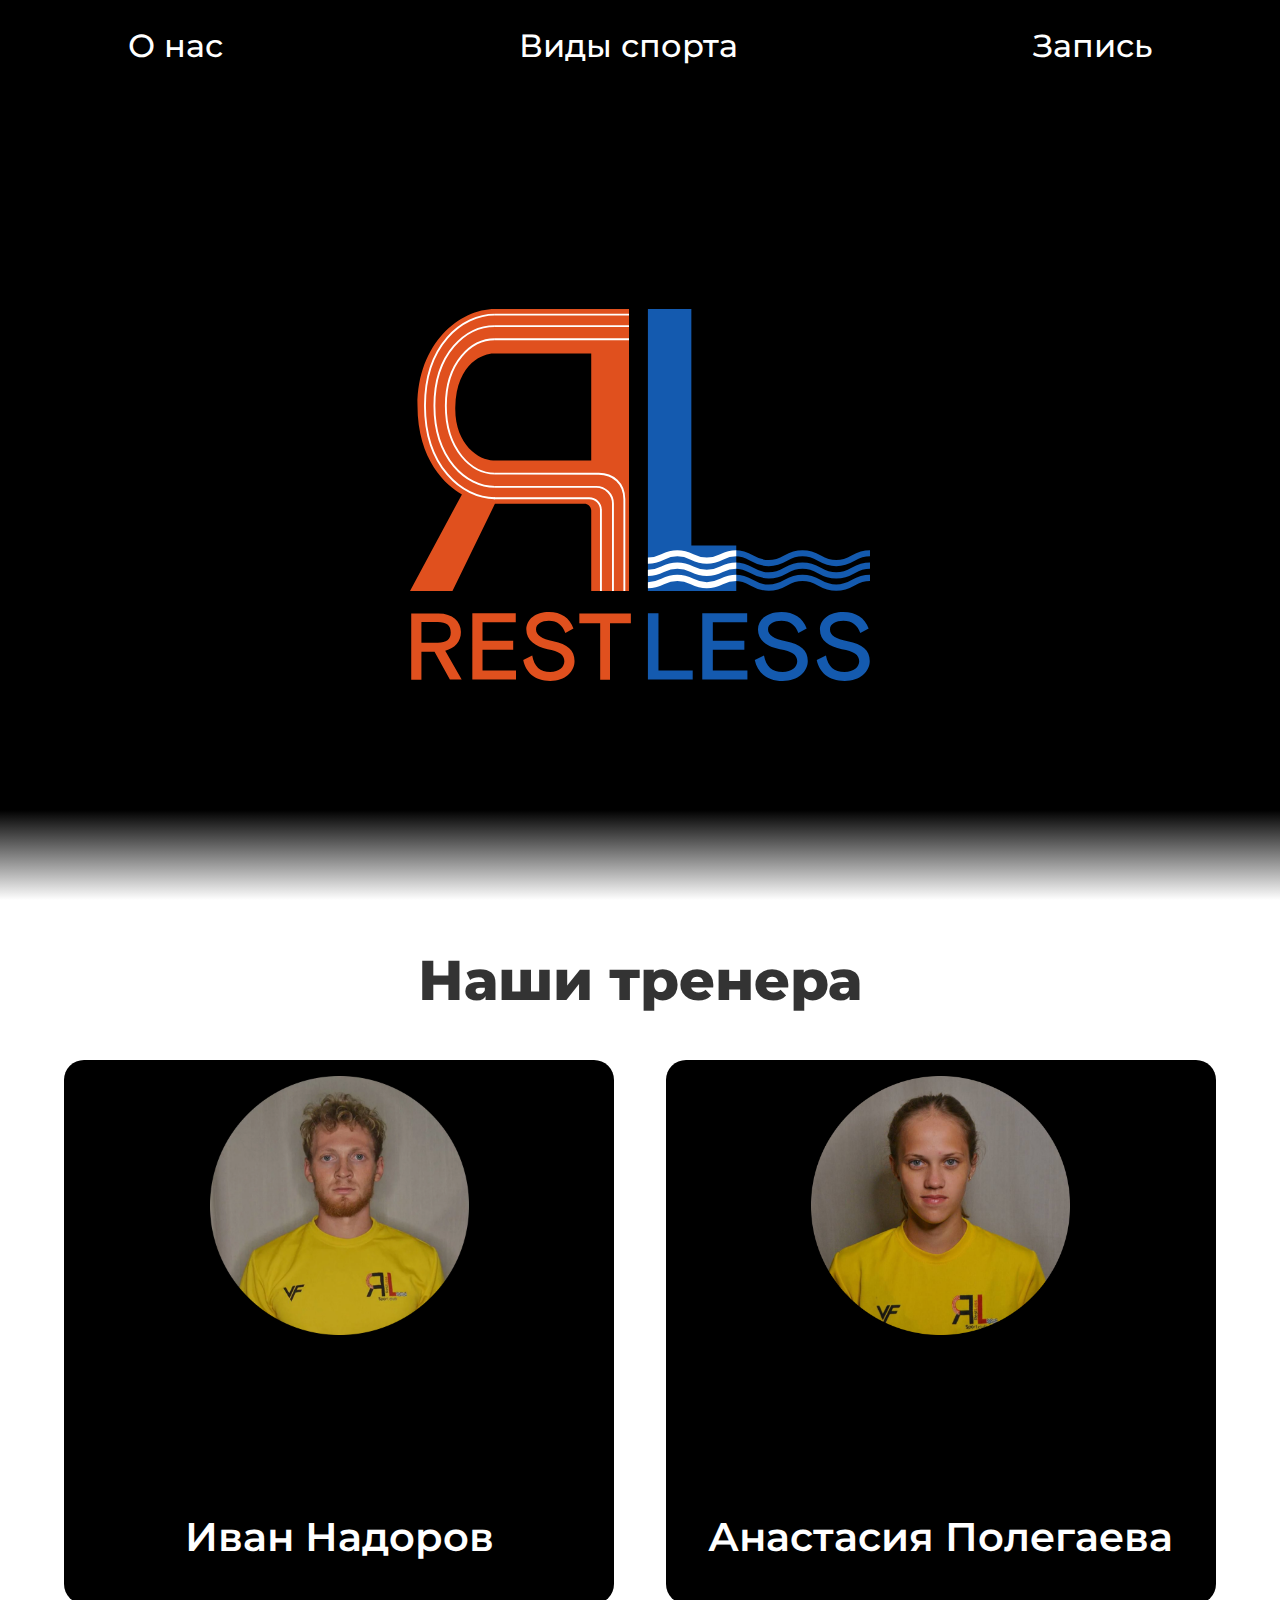
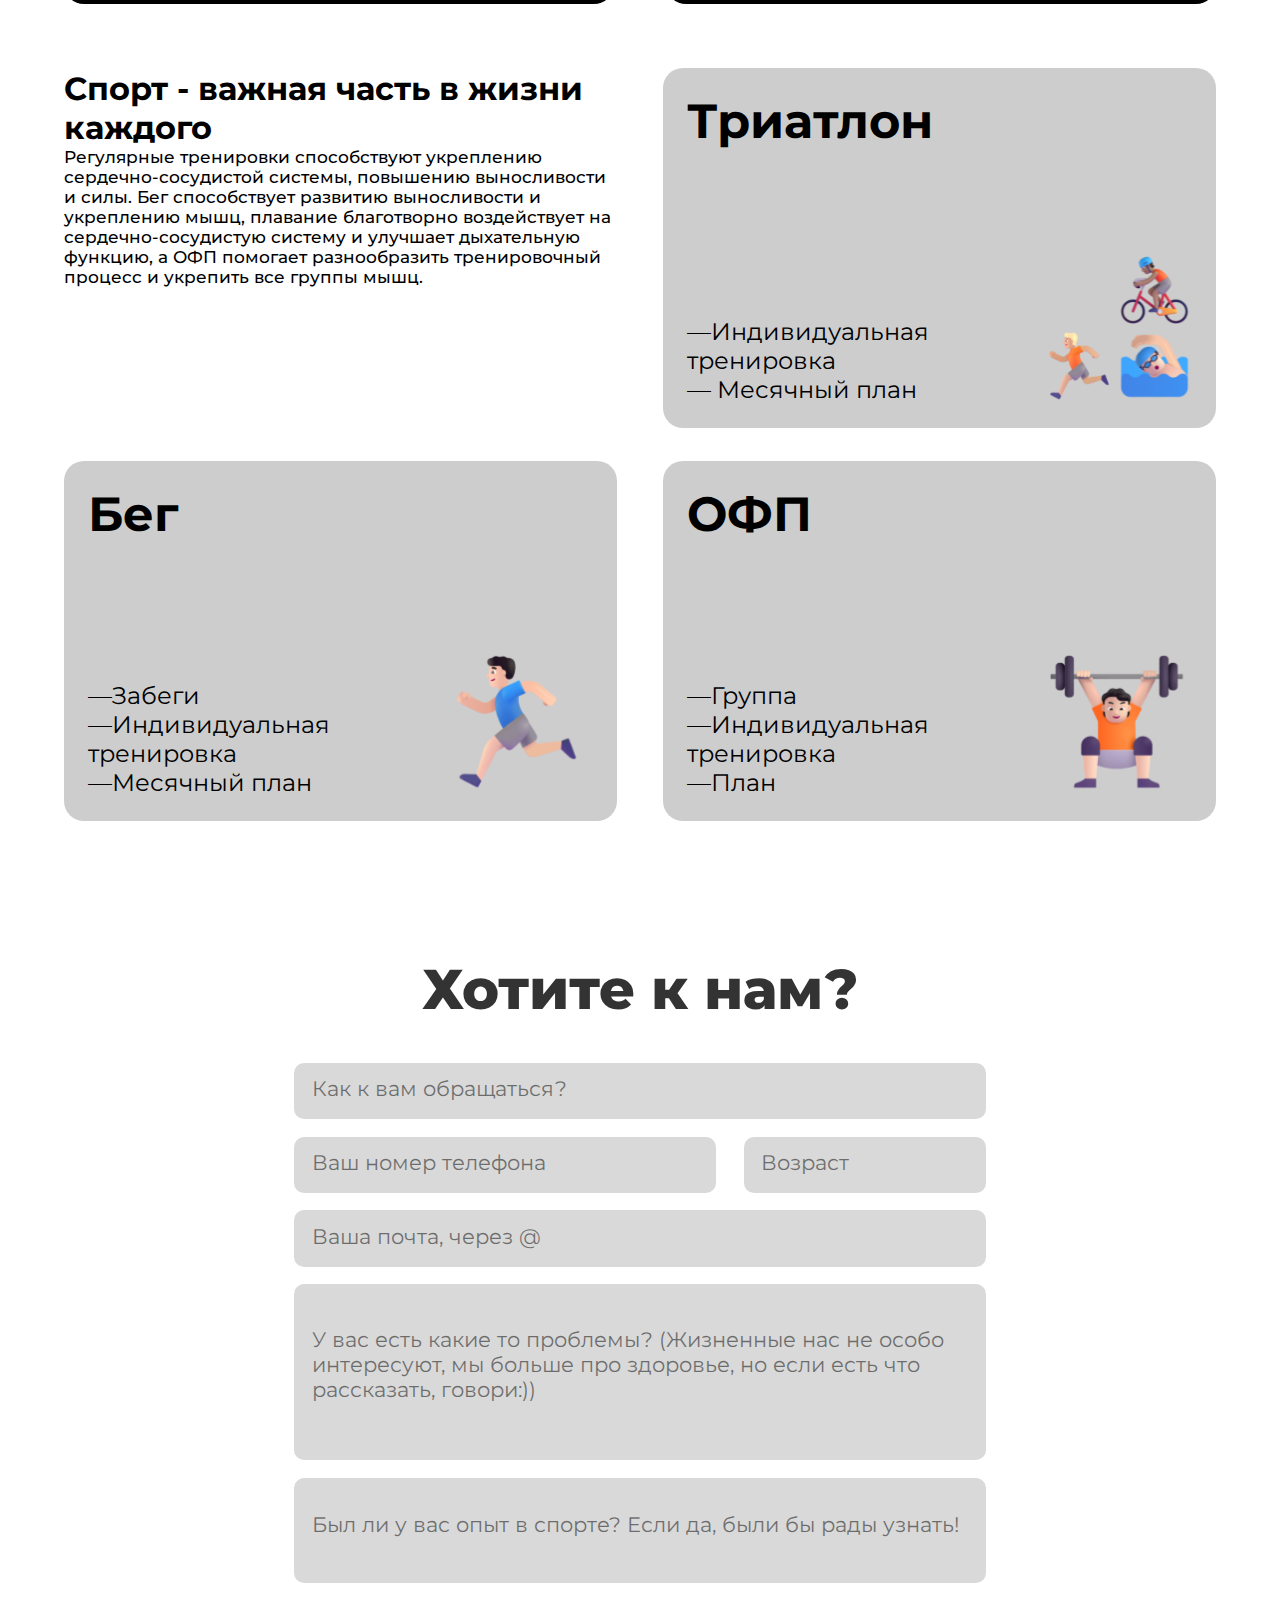
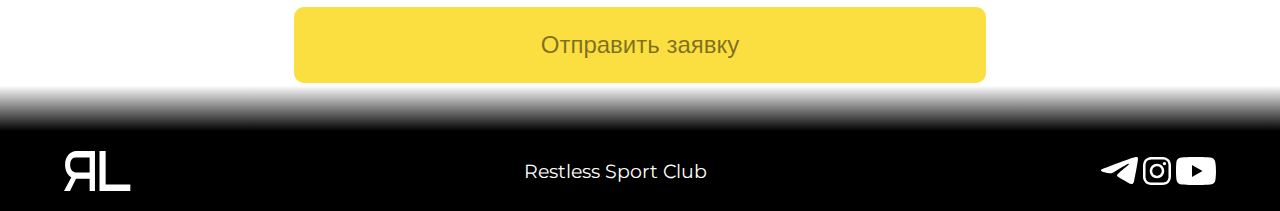
==== commit fc3c8b51: "trnimgwith" ====
--- a/index.html
+++ b/index.html
@@ -28,13 +28,13 @@
                 <div class="treners__card" id="dfdfs" data-path="vanua-popup">
                     <img src="image/vanya.png" alt="Иван Надоров">
                     <h3>Иван Надоров</h3>
-                    <p class="more">Нажми, чтоб узнать больше</p>
-                    <span class="spanvis">Нажми, чтобdshadsahdsghghsghasdghsdhgdsjssdghsdhasdhjdahghgjhsadhdsahsjadg узнать больше</span>
+                    <!-- <p class="more">Нажми, чтоб узнать больше</p>
+                    <span class="spanvis">Нажми, чтобdshadsahdsghghsghasdghsdhgdsjssdghsdhasdhjdahghgjhsadhdsahsjadg узнать больше</span> -->
                 </div>
                 <div class="treners__card"data-path="nastua-popup">
                     <img src="image/nastya.png" alt="Анастасия Полегаева">
                     <h3 class="nastya">Анастасия Полегаева</h3>
-                    <p>Нажми, чтоб узнать больше</p>
+                    <!-- <p>Нажми, чтоб узнать больше</p> -->
                     
                 </div>
             </div>
--- a/css/style_Mobale.css
+++ b/css/style_Mobale.css
@@ -111,18 +111,20 @@
     justify-content: space-between;
   }
   .treners .treners__card img {
-    width: auto;
-    height: 70%;
+    width: 70%;
+    height: auto;
+    max-width: 244px;
+    max-height: 244px;
   }
   .treners .treners__card h3 {
-    height: 20%;
+    height: 100%;
     font-size: 1.5em;
     font-weight: 600;
     display: flex;
     align-items: center;
   }
   .treners .treners__card .nastya {
-    font-size: 1.3em;
+    font-size: 1.5em;
   }
   .treners .treners__card p {
     height: 10%;
